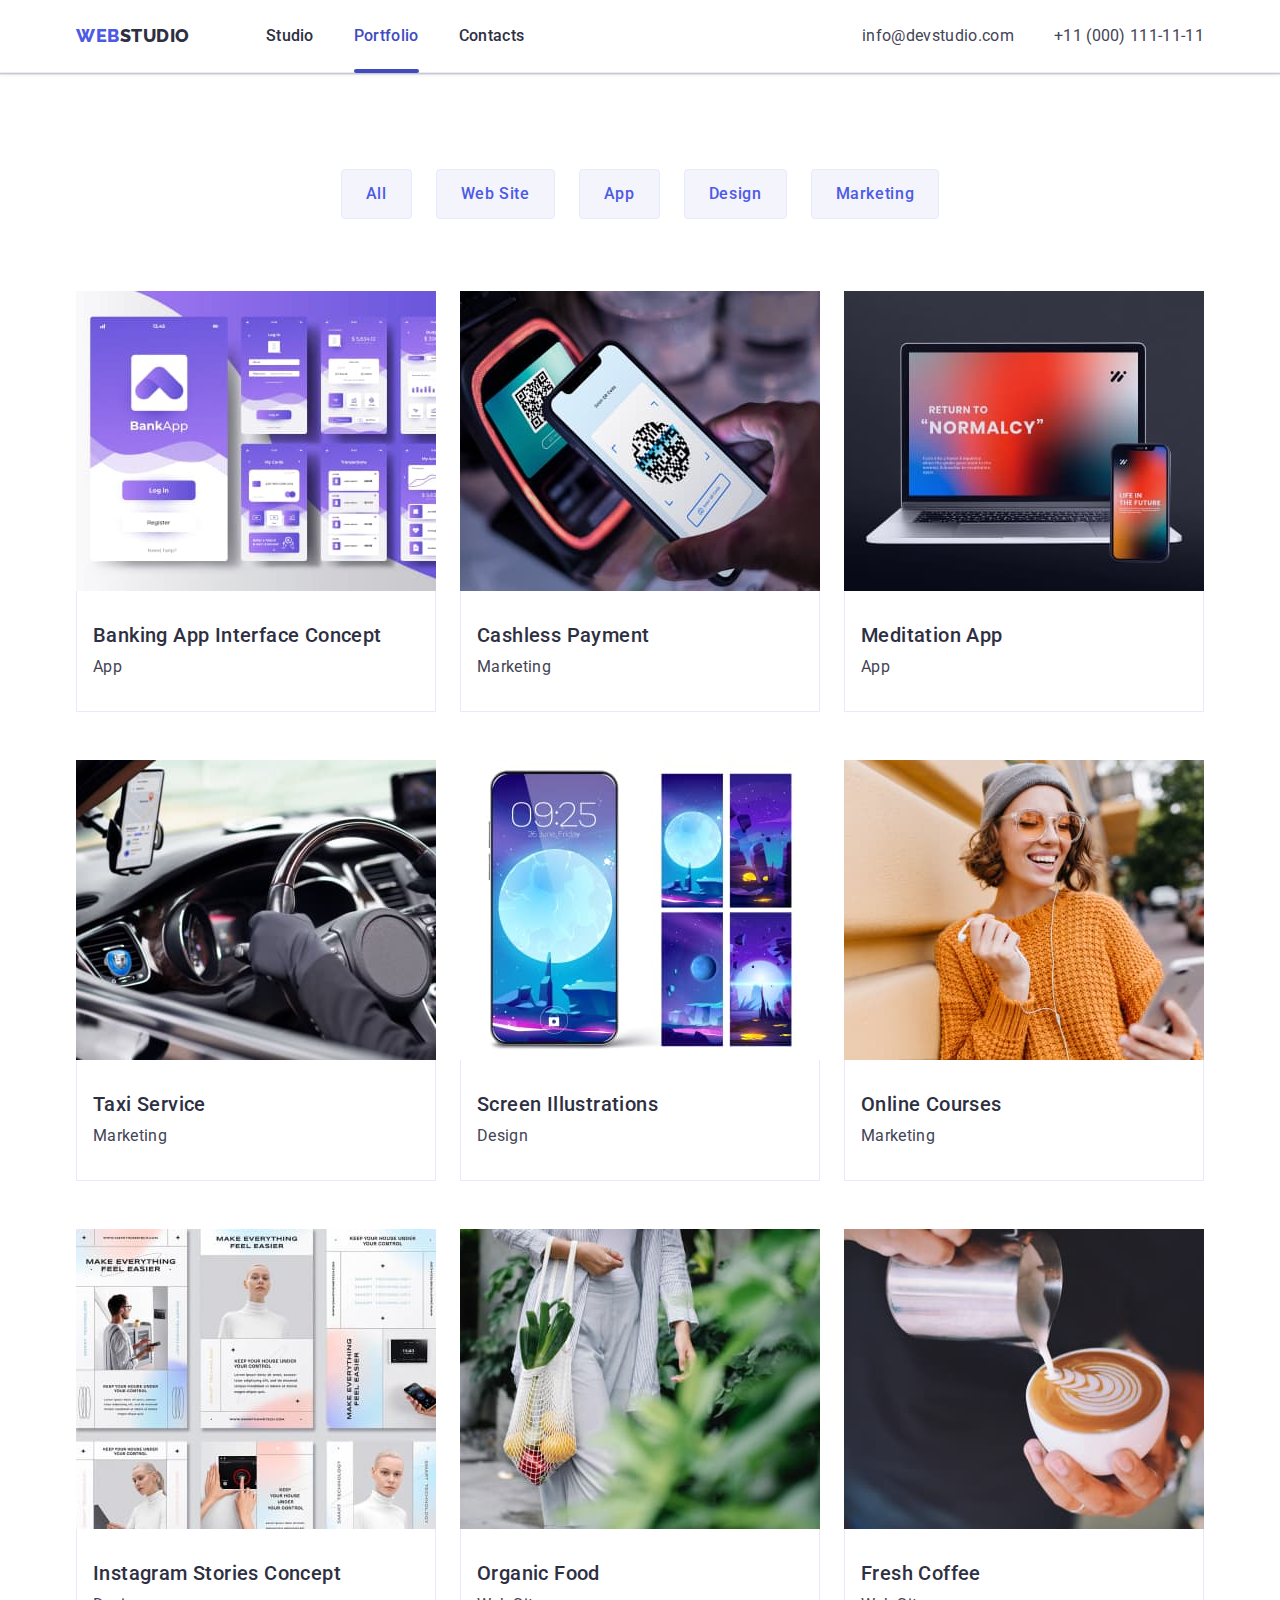
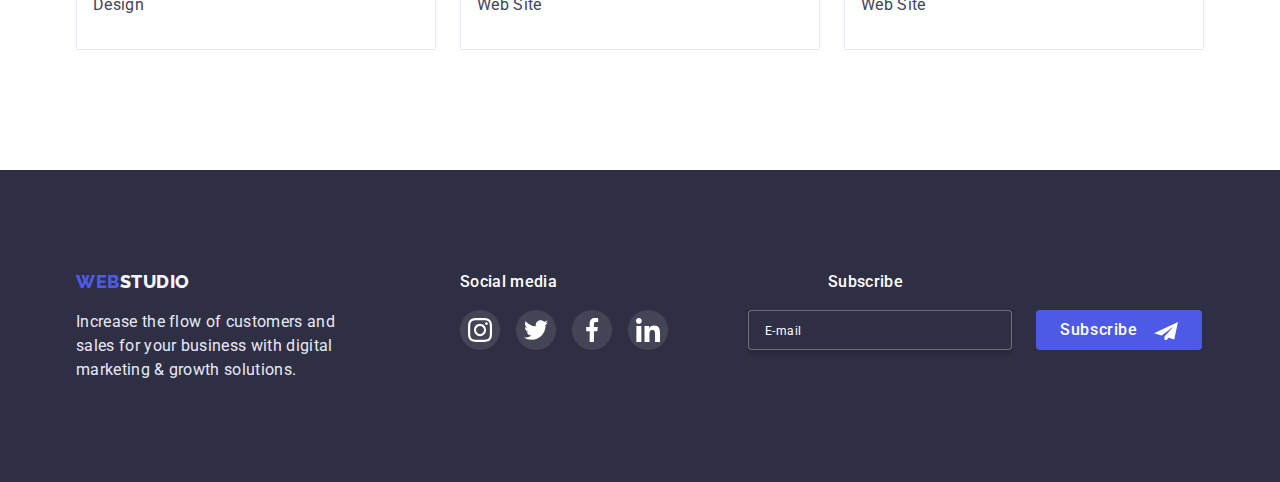
==== portfolio.html @ f0d89a26 "u" ====
<!DOCTYPE html>
<html lang="en">
    <head>
        <meta charset="UTF-8">
        <meta http-equiv="X-UA-Compatible" content="IE=edge">
        <meta name="viewport" content="width=device-width, initial-scale=1.0">
        <title>Portfolio</title> 
        <link rel="preconnect" href="https://fonts.googleapis.com">
        <link rel="preconnect" href="https://fonts.gstatic.com" crossorigin>
        <link href="https://fonts.googleapis.com/css2?family=Raleway:wght@800&family=Roboto:wght@400;500;700;900&display=swap" rel="stylesheet">
        <link rel="stylesheet" href="https://cdnjs.cloudflare.com/ajax/libs/modern-normalize/1.1.0/modern-normalize.min.css"/>
        <link rel="stylesheet" href="./css/styles.css" />
    </head>
    <body>
        <header class="page-header">
            <div class="container">
            <nav class="main-nav">
            <a href="./index.html" class="logo-first logo">WEB<span class="logo-second logo">STUDIO</span></a>
            <ul class="site-nav">
                <li class="nav"><a href="./index.html" class="link nav-link">Studio</a></li>
                <li class="nav"><a href="./portfolio.html" class="link nav-link current">Portfolio</a></li>
                <li class="nav"><a href="" class="link nav-link">Contacts</a></li>
            </ul>
            <address class="page-address">
                <ul class="contacts-nav">
                    <li class="contact"><a href="mailto:info@devstudio.com" class="link contact-link">info@devstudio.com</a></li>
                    <li class="contact"><a href="tel:+110001111111" class="link contact-link">+11 (000) 111-11-11</a></li>
                </ul>
            </address>
            </nav>
            </div>
        </header>
        <main>
            <section class="section portfolio">
                <div class="container">
                <h1 class="visually-hidden">Portfolio</h1>
                <ul class="list-btn">
                    <li class="btn"><button type="button" class="item-btn">All</button></li>
                    <li class="btn"><button type="button" class="item-btn">Web Site</button></li>
                    <li class="btn"><button type="button" class="item-btn">App</button></li>
                    <li class="btn"><button type="button" class="item-btn">Design</button></li>
                    <li class="btn"><button type="button" class="item-btn">Marketing</button></li>
                </ul>

                <ul class="service-list">
                    <li class="service">
                        <a href="" class="link service-link">
                            <div class="service-thumb">
                            <img src="./images portfolio/bankapp.jpg" alt="banking app" width="360" />
                            <div class="service-text-card">
                                <p>
                                    14 Stylish and User-Friendly App Design Concepts · Task Manager App · Calorie Tracker App · Exotic Fruit Ecommerce App · Cloud Storage App
                                </p>
                            </div>
                            </div>
                            <div class="service-info"><h2 class="service-title">Banking App Interface Concept</h2>
                            <p class="text service-text">App</p></div>
                        </a>
                    </li>
                    
                    <li class="service">
                        <a href="" class="link service-link">
                            <div class="service-thumb">
                            <img src="./images portfolio/payment.jpg" alt="cashless payment" width="360" />
                            <div class="service-text-card">
                                <p>
                                    14 Stylish and User-Friendly App Design Concepts · Task Manager App · Calorie Tracker App · Exotic Fruit Ecommerce App · Cloud Storage App
                                </p>
                            </div>
                            </div>
                            <div class="service-info"><h2 class="service-title">Cashless Payment</h2>
                            <p class="text service-text">Marketing</p></div>
                        </a>
                    </li>

                    <li class="service">
                        <a href="" class="link service-link">
                            <div class="service-thumb">
                            <img src="./images portfolio/medapp.jpg" alt="meditation app" width="360" />
                            <div class="service-text-card">
                                <p>
                                    14 Stylish and User-Friendly App Design Concepts · Task Manager App · Calorie Tracker App · Exotic Fruit Ecommerce App · Cloud Storage App
                                </p>
                            </div>
                            </div>
                            <div class="service-info"><h2 class="service-title">Meditation App</h2>
                            <p class="text service-text">App</p></div>
                        </a>
                    </li>

                    <li class="service">
                        <a href="" class="link service-link">
                            <div class="service-thumb">
                            <img src="./images portfolio/taxi.jpg" alt="auto" width="360" />
                            <div class="service-text-card">
                                <p>
                                    14 Stylish and User-Friendly App Design Concepts · Task Manager App · Calorie Tracker App · Exotic Fruit Ecommerce App · Cloud Storage App
                                </p>
                            </div>
                            </div>
                            <div class="service-info"><h2 class="service-title">Taxi Service</h2>
                            <p class="text service-text">Marketing</p></div>
                        </a>
                    </li>

                    <li class="service">
                        <a href="" class="link service-link">
                            <div class="service-thumb">
                            <img src="./images portfolio/illustrations.jpg" alt="phone screen" width="360" />
                            <div class="service-text-card">
                                <p>
                                    14 Stylish and User-Friendly App Design Concepts · Task Manager App · Calorie Tracker App · Exotic Fruit Ecommerce App · Cloud Storage App
                                </p>
                            </div>
                            </div>
                            <div class="service-info"><h2 class="service-title">Screen Illustrations</h2>
                            <p class="text service-text">Design</p></div>
                        </a>
                    </li>

                    <li class="service">
                        <a href="" class="link service-link">
                            <div class="service-thumb">
                            <img src="./images portfolio/online.jpg" alt="selfie" width="360" />
                            <div class="service-text-card">
                                <p>
                                    14 Stylish and User-Friendly App Design Concepts · Task Manager App · Calorie Tracker App · Exotic Fruit Ecommerce App · Cloud Storage App
                                </p>
                            </div>
                            </div>
                            <div class="service-info"><h2 class="service-title">Online Courses</h2>
                            <p class="text service-text">Marketing</p></div>
                        </a>
                    </li>

                    <li class="service">
                        <a href="" class="link service-link">
                            <div class="service-thumb">
                            <img src="./images portfolio/concept.jpg" alt="concept on white" width="360" />
                            <div class="service-text-card">
                                <p>
                                    14 Stylish and User-Friendly App Design Concepts · Task Manager App · Calorie Tracker App · Exotic Fruit Ecommerce App · Cloud Storage App
                                </p>
                            </div>
                            </div>
                            <div class="service-info"><h2 class="service-title">Instagram Stories Concept</h2>
                            <p class="text service-text">Design</p></div>
                        </a>
                    </li>

                    <li class="service">
                        <a href="" class="link service-link">
                            <div class="service-thumb">
                            <img src="./images portfolio/organic.jpg" alt="food in the net" width="360" />
                            <div class="service-text-card">
                                <p>
                                    14 Stylish and User-Friendly App Design Concepts · Task Manager App · Calorie Tracker App · Exotic Fruit Ecommerce App · Cloud Storage App
                                </p>
                            </div>
                            </div>
                            <div class="service-info"><h2 class="service-title">Organic Food</h2>
                            <p class="text service-text">Web Site</p></div>
                        </a>
                    </li>

                    <li class="service">
                        <a href="" class="link service-link">
                            <div class="service-thumb">
                            <img src="./images portfolio/coffee.jpg" alt="coffee" width="360" />
                            <div class="service-text-card">
                                <p>
                                    14 Stylish and User-Friendly App Design Concepts · Task Manager App · Calorie Tracker App · Exotic Fruit Ecommerce App · Cloud Storage App
                                </p>
                            </div>
                            </div>
                            <div class="service-info"><h2 class="service-title">Fresh Coffee</h2>
                            <p class="text service-text">Web Site</p></div>
                        </a>
                    </li>
                </ul>
                </div>
            </section>
        </main>
    </body>
    <footer class="page-footer">
        <div class="container footer-container">
            <div>
        <a href="./portfolio.html" class="logo-first logo">WEB<span class="logo-footer logo">STUDIO</span></a>
        <p class="text-footer">Increase the flow of customers and sales for your business with digital marketing & growth solutions.</p>
           </div>
            <div class="socials-footer-container">
            <p class="socials-footer">Social media</p>
            <ul class="socials-footer-list" href="#">
                <li class="socials-footer-item">
                    <a class="socials-footer-link" href="#">
                        <svg class="socials-footer-icon">
                            <use href="./images/icons.svg#icon-instagram"></use>
                        </svg>
                    </a>
                </li>
                <li class="socials-footer-item"> 
                    <a class="socials-footer-link" href="#">
                        <svg class="socials-footer-icon">
                            <use href="./images/icons.svg#icon-twitter"></use>
                        </svg>
                    </a>
                </li>
                <li class="socials-footer-item">
                    <a class="socials-footer-link" href="#">
                        <svg class="socials-footer-icon">
                            <use href="./images/icons.svg#icon-facebook"></use>
                        </svg>
                    </a>
                </li>
                <li class="socials-footer-item">
                    <a class="socials-footer-link" href="#">
                        <svg class="socials-footer-icon"> 
                            <use href="./images/icons.svg#icon-linkedin"></use>
                        </svg>
                    </a>
                </li>
            </ul>
            </div>
        
            <form class="footer-form">
            <p class="footer-form-caption socials-footer">Subscribe</p>
                    <label class="footer-form-field"></label>
                    <div class="input-subscribe">
                    <input class="footer-input" type="email" name="email" id="email" placeholder="E-mail" />
                    <button class="footer-form-btn" type="submit">Subscribe
                        <svg class="footer-form-btn-icon">
                            <use href="./images/icons.svg#icon-subscribe" width="24" height="24" ></use>
                        </svg>
                    </button>
                    </div>
            </form>
        </div>
    </footer>
</html>
---- css/styles.css ----
body {
    font-family: "Roboto", sans-serif;
    font-size: 16px;
    background-color: var(--white);
}

/* css var */
:root {
    --primary-brend: #4D5AE5;
    --pressed-state: #404BBF;
    --dark: #2E2F42;
    --success: #31D0AA;
    --text: #434455;
    --subtle-text: #8E8F99;
    --accent: #E7E9FC;
    --light: #F4F4FD;
    --modal-overlay: #2E2F42;
    --hero-background: rgba(46, 47, 66, 0.7);
    --white: #FFFFFF; 
    --modal-background: #FCFCFC ;

}

ul {
    padding: 0;
    margin: 0;
    list-style-type: none;
}

.page-header {
    border-bottom: 1px solid var(--accent);
    background: var(--white);
    box-shadow: 0px 2px 1px rgba(46, 47, 66, 0.08), 0px 1px 1px rgba(46, 47, 66, 0.16), 0px 1px 6px rgba(46, 47, 66, 0.08);
}

.container {
    width: 1158px;
    padding: 0 15px;
    margin: 0 auto;
}

.logo-first {
    font-family: "Raleway";
    font-weight: 800;
    font-size: 18px;
    line-height: 1.33;
    letter-spacing: 0.03em;
    color: var(--primary-brend);
    text-transform: uppercase;
}
.logo-second {
    color: var(--dark);
   
}

.link {
    text-decoration: none;
}

.main-nav {
    display: flex;
    align-items: center;
}

.site-nav {
    display: flex;
    margin-left: 76px;
}
 


.nav + .nav {
    margin-left: 40px;
}

.nav-link {
    display: block;
    padding-top: 24px;
    padding-bottom: 24px;
    font-size: 16px;
    line-height: 1.5;
    font-weight: 500;
    letter-spacing: 0.02em;
    color: var(--dark);
    transition: color 250ms cubic-bezier(0.4, 0, 0.2, 1);
}

.nav-link:hover,
.nav-link:focus {
    color: var(--pressed-state);

}
.nav-link.link {
    position: relative;
}

.nav-link.current::after{
    position: absolute;
    display: block;
    content: "";
    width: 100%;
    height: 4px;
    bottom: -1px;
    left: 0;
    background-color: var(--pressed-state);
    border-color: transparent;
    border-radius: 2px;
    margin-top: 24px;
    opacity: 0;
}

.nav-link.link::after{
    opacity: 1;
}
 .nav-link.current {
    color: var(--pressed-state);
 }

.contact-link:hover,
.contact-link:focus {
    color: var(--pressed-state); 
}

.contact-link {
    font-style: normal;
    font-weight: 400;
    font-size: 16px;
    line-height: 1.5;
    color: var(--text);
    text-decoration: none;
    letter-spacing: 0.02em;
    transition: color 250ms cubic-bezier(0.4, 0, 0.2, 1);
}

.contacts-nav {
    display: flex;
}

.page-address {
    margin-left: auto;
}

.contact + .contact {
    margin-left: 40px;
}

.hero {
    background-image: linear-gradient(0deg, rgba(46, 47, 66, 0.7), rgba(46, 47, 66, 0.7)), url(../images/people-office.jpg);
    background-repeat: no-repeat;
    background-size: cover;
    background-position: center;
    text-align: center;
    max-width: 1440px;
    background-color: var(--dark);
    padding-top: 188px;
    padding-bottom: 188px;
    margin-left: auto;
    margin-right: auto;
}



.hero-title {
    margin: 0 auto;
    margin-top: 0;
    margin-bottom: 48px;
    font-weight: 700;
    font-size: 56px;
    line-height: 1.07;
    text-align: center;
    letter-spacing: 0.02em;
    color: var(--white);
    width: 498px;
}

.hero-button {
    padding: 16px 32px;
    font-family: "Roboto", sans-serif;
    font-style: normal;
    font-weight: 500;
    font-size: 16px;
    line-height: 1.5;
    color: var(--white);
    letter-spacing: 0.04em;
    box-shadow: 0px 4px 4px rgba(0, 0, 0, 0.15);
    border-radius: 4px;
    border: none;
    background-color: var(--primary-brend);
    cursor: pointer;
    transition: background-color 250ms cubic-bezier(0.4, 0, 0.2, 1);
}

.hero-button:hover,
.hero-button:focus {
    background-color: var(--pressed-state);

}
 
.visually-hidden {
    position: absolute;
    width: 1px;
    height: 1px;
    overflow: hidden;
    margin: -1px;
    border: 0;
    padding: 0;
    white-space: nowrap;
    clip-path: inset(50%);
    clip: rect(0 0 0 0);
}

.section {
    padding-top: 120px;
    padding-bottom: 120px;
    
}

.flex-list {
    display: flex;
    justify-content: center;
}

.flex-item {
    display: block;
    width: 264px;
}

.flex-item:not(:last-child) {
    margin-right: 24px;
}

.flex-item:nth-child(4n) {
    margin-right: 0;
}

.icon {
    display: flex;
    max-width: 264px;
    height: 112px;
    background-color: var(--light);
    justify-content: center;
    align-items: center;
    margin-bottom: 8px;
}

.section-img {
    padding-top: 0;
    padding-bottom: 120px;
}

.headline {
    margin-top: 0;
    margin-bottom: 72px;
    font-weight: 700;
    font-size: 36px;
    line-height: 1.11;
    text-align: center;
    letter-spacing: 0.02em;
    text-transform: capitalize;
    color: var(--dark);
}

.image {
    display: flex;
}

 img {
    max-width: 100%;
    display: block;
    height: auto ;
}

.pic + .pic  {
    margin-left: 24px;
}

.gallery {
    background: var(--light);
}

.caption {
    margin-top: 0;
    margin-bottom: 72px;
    font-weight: 700;
    font-size: 36px;
    line-height: 1.11;
    text-align: center;
    letter-spacing: 0.02em;
    text-transform: capitalize;
    color: var(--dark);
}

.gallery-list {
    display: flex;
}

.staff {
    padding-bottom: 32px;
    background: var(--white);
    border-radius: 0px 0px 4px 4px;
}

.staff + .staff {
    margin-left: 24px;
}

.subtitle {
    margin-top: 0px;
    margin-bottom: 8px;
    font-weight: 500;
    font-size: 20px;
    line-height: 1.2;
    letter-spacing: 0.02em;
    color: var(--dark);
}

.sub-list {
    margin-top: 32px;
    text-align: center;
}

.text {
    margin-top: 0;
    margin-bottom: 0;
    font-size: 16px;
    line-height: 1.5;
    color: var(--text);
    letter-spacing: 0.02em;
}

.text-list {
    text-align: center;
}

.socials-list {
    display: flex;
    gap: 24px;
    justify-content: center;
    padding: 0;
    margin-top: 8px;
}

.socials-item {
    width: 40px;
    height: 40px;
}

.socials-link {
    display: flex;
    align-items: center;
    justify-content: center;
    width: 100%;
    height: 100%;
    border-radius: 50%;
    cursor: pointer;
    background-color: var(--primary-brend);
    transition: background-color 250ms cubic-bezier(0.4, 0, 0.2, 1);
}

.socials-link:hover,
.socials-link:focus{
    background-color: var(--pressed-state);
    
}

.socials-icon {
    width: 16px;
    height: 16px;
    fill: var(--white);
}

.customers {
    padding-top: 130px;
    padding-bottom: 120px;
}

.client-list {
    display: flex;
}

.client {
    width: 168px;
    height: 88px;
}

.client + .client {
    margin-left: 24px;
}

.adress-client {
    display: flex;
    align-items: center;
    justify-content: center;
    width: 100%;
    height: 100%;
    border: 1px solid var(--subtle-text);
    border-radius: 4px;
    fill: var(--subtle-text);
    transition: fill 250ms cubic-bezier(0.4, 0, 0.2, 1), border 250ms cubic-bezier(0.4, 0, 0.2, 1), background-color 250ms cubic-bezier(0.4, 0, 0.2, 1), border-color 250ms cubic-bezier(0.4, 0, 0.2, 1);
}

.adress-client:hover,
.adress-client:focus {
    border-color: var(--pressed-state);
    fill: var(--pressed-state);
}

.client:hover,
.client:focus{
    border-color: var(--pressed-state);
    color: var(--pressed-state);
}


.icon-customers {
    
    width: 104px;
    height: 56px;
}


.portfolio {
    padding-top: 96px;
    padding-bottom: 120px;
}

.item-btn {
    padding: 12px 24px;
    font-family: "Roboto", sans-serif;
    font-style: normal;
    background: var(--light);
    font-weight: 500;
    font-size: 16px;
    line-height: 1.5;
    letter-spacing: 0.04em;
    color: var(--primary-brend);
    cursor: pointer;
    border: 1px solid var(--accent);
    border-radius: 4px;
    transition: color 250ms cubic-bezier(0.4, 0, 0.2, 1), background-color 250ms cubic-bezier(0.4, 0, 0.2, 1), border-color 250ms cubic-bezier(0.4, 0, 0.2, 1), box-shadow 250ms cubic-bezier(0.4, 0, 0.2, 1);
}

.btn + .btn {
    margin-left: 24px;
}

.item-btn:hover,
.item-btn:focus {
    background-color: var(--pressed-state);
    color: var(--white);
    border-color: transparent;
    box-shadow: 0px 3px 1px rgba(0, 0, 0, 0.1), 0px 2px 1px rgba(0, 0, 0, 0.08), 0px 2px 2px rgba(0, 0, 0, 0.12);
}

.list-btn {
    display: flex;
    flex-direction: row;
    align-items: center;
    justify-content: center;
    margin-top: 0;
    margin-bottom: 72px;
}

.service-link{
    display: block;
    transition: box-shadow 250ms cubic-bezier(0.4, 0, 0.2, 1);
}

.service-link:hover,
.service-link:focus {
box-shadow: 0px 1px 6px rgba(46, 47, 66, 0.08), 0px 1px 1px rgba(46, 47, 66, 0.16), 0px 2px 1px rgba(46, 47, 66, 0.08);
}

.service-list {
    display: flex;
    flex-wrap: wrap;
    row-gap: 48px;
    column-gap: 24px;
}
.service {
    
    flex-basis: calc((100% - 2 * 24px)/3);
}

/*.service:nth-child(3n) {
    margin-right: 0;
}

.service:nth-last-child(-n+3){
    margin-bottom: 0;
}*/

.service-thumb {
    position: relative;
    overflow: hidden;
}

.service-text-card {
    position: absolute;
    display: flex;
    align-items: center;
    justify-content: center;
    text-align: left;

    font-weight: 400;
    font-size: 16px;
    line-height: 1.5;
    color: var(--light) ;
    background-color: var(--primary-brend);
    top: 0;
    width: 100%;
    height: 100%;
    padding: 40px 32px 164px 32px;
    transform: translateY(100%);
    transition: transform 250ms cubic-bezier(0.4, 0, 0.2, 1);
}

.service-link:hover .service-text-card,
.service-link:focus .service-text-card {
    transform: translateY(0);
}

.service-title {
    margin-top: 0;
    margin-bottom: 8px;
    color: var(--dark);
    font-weight: 500;
    font-size: 20px;
    line-height: 1.2;
    letter-spacing: 0.02em;
    text-decoration: none;
}

.service-text {
    margin-top: 0;
}

.service-info {
    padding-top: 32px;
    padding-bottom: 32px;
    padding-left: 16px;
    padding-right: 16px;
    border-bottom: 1px solid var(--accent);
    border-left: 1px solid var(--accent);
    border-right: 1px solid var(--accent);
    transition: color 250ms cubic-bezier(0.4, 0, 0.2, 1);
}

.service .link {
    text-decoration: none;
}


.page-footer {
    padding-top: 100px;
    padding-bottom: 100px;
    background: var(--dark);
}

.text-footer {
    margin-top: 16px;
    margin-bottom: 0;
    line-height: 1.5;
    width: 264px;
    letter-spacing: 0.02em;
    color: var(--accent);
}

.logo-footer {
    color: var(--light);
    margin-top: 0;

}

.logo {
    text-decoration: none;
}

.footer-container {
    display: flex;
    
}

.socials-footer-container {
    margin-left: 120px;
}

.socials-footer {
    color: var(--white);
    font-weight: 500;
    font-size: 16px;
    line-height: 1.5;
    letter-spacing: 0.02em;
    margin-bottom: 16px;
    margin-top: 0;
}

.socials-footer-list {
    display: flex;
    gap: 16px;
    justify-content: center;
    padding: 0;
}



.socials-footer-link {
    display: flex;
    align-items: center;
    justify-content: center;
    width: 100%;
    height: 100%;
     width: 40px;
     height: 40px;
    fill: var(--light);
    border-radius: 50%;
    background-color: rgba(255, 255, 255, 0.1);
    transition: background-color 250ms cubic-bezier(0.4, 0, 0.2, 1); 
}

.socials-footer-link:hover,
.socials-footer-link:focus {
    background-color: var(--success);
    
}

.socials-footer-icon {
    width: 24px;
    height: 24px;
    fill: var(--white);
}

/* Footer Form*/

.subscribe-container {
    display: block;
}

.footer-form {
    
    display: block;
    margin-left: 80px;
}

.footer-form-caption {
    
    margin-bottom: 16px;
    margin-left: 80px;
}

.input-subscribe {
    display: flex;
}

.footer-input{
    position: relative;
}


.footer-input {
    font-size: 14px;
    line-height: 1.57;
    letter-spacing: 0.02em;
    border: 1px solid rgba(255, 255, 255, 0.3);
    box-shadow: 0px 4px 4px rgba(0, 0, 0, 0.15);
    border-radius: 4px;
    background-color: var(--dark);
    min-width: 264px;
    height: 40px;
    color: var(--white);
    padding: 8px 0px 8px 16px;
    margin-right: 24px;
    transition: border 250ms cubic-bezier(0.4, 0, 0.2, 1);
}

.footer-input:focus {
    outline: none;
    border-color: var(--white);
}

.footer-input::placeholder {
    font-size: 12px;
    line-height: 2;
    letter-spacing: 0.04em;
    color: #FFFFFF;

}


.footer-form-btn {
    outline: none;
    display: flex;
    align-items: center;
    flex-direction: row;
    padding: 8px 24px;
    gap: 16px;
    font-family: "Roboto", sans-serif;
    font-weight: 500;
    font-size: 16px;
    line-height: 1.5;
    letter-spacing: 0.04em;
    color: var(--white);
    background-color: var(--primary-brend);
    border: none;
    border-radius: 4px;
    cursor: pointer;
    transition: background-color 250ms cubic-bezier(0.4, 0, 0.2, 1);
}

.footer-form-btn-icon {
    width: 24px;
    height: 20px;
}

.footer-form-btn:hover,
.footer-form-btn:focus {
    background-color: var(--primary-brend);
}




/* Modal */

.backdrop {
    position: fixed;
    top: 0;
    left: 0;
    display: flex;
    align-items: center;
    justify-content: center;
     width: 100%;
     height: 100%;
     padding: 20px 0;
     background-color: rgba(46, 47, 66, 0.4);
     transition: opacity 250ms cubic-bezier(0.4, 0, 0.2, 1), visibility 250ms cubic-bezier(0.4, 0, 0.2, 1);
}

.backdrop.is-hidden {
    opacity: 0;
    visibility: hidden;
    pointer-events: none;
}

.modal {
    position: relative;
    overflow: auto;
    width: 100%;
    height: 100%;
    max-width: 408px;
    max-height: 584px;
    background-color: var(--modal-background);
    box-shadow: 0px 1px 1px rgba(0, 0, 0, 0.14), 0px 1px 3px rgba(0, 0, 0, 0.12), 0px 2px 1px rgba(0, 0, 0, 0.2);
    border-radius: 4px;
    padding: 72px 24px 24px 24px;
}

.modal-close {
    position: absolute;
    display: flex;
    align-items: center;
    justify-content: center;
    top: 24px;
    right: 24px;
    width: 24px;
    height: 24px;
    fill: var(--dark);
    background-color: rgba(231, 233, 252, 1);
    border: 1px solid rgba(0, 0, 0, 0.1);
    border-radius: 50%;
    cursor: pointer;

    transition: background-color 250ms cubic-bezier(0.4, 0, 0.2, 1),border 250ms cubic-bezier(0.4, 0, 0.2, 1), fill 250ms cubic-bezier(0.4, 0, 0.2, 1);
}

.modal-icon {
    max-width: 8px;
    max-height: 8px;
}

.modal-close:hover, 
.modal-close:focus {
    fill: var(--white);
    background-color: var(--pressed-state);
}



.form-title {
    font-weight: 500;
    font-size: 16px;
    line-height: 1.5;
    letter-spacing: 0.02em;
    color: var(--dark);
    text-align: center;
    margin-bottom: 16px;
    margin-top: 0;
}

.modal-form-input-container label {
    display: block;
    font-weight: 400;
    font-size: 12px;
    line-height: 1.16;
    letter-spacing: 0.04em;
    color: var(--subtle-text);
    margin-bottom: 4px;
}

.modal-form-input-container {
    position: relative;
    display: block;
}

.modal-form-input-container + .modal-form-input-container{
    margin-top: 8px;
}

.form-comment {
    margin-bottom: 16px;
}

.modal-form-input {
    width: 360px;
    height: 40px;
    outline: none;
    padding-left: 38px;
    border: 1px solid rgba(33, 33, 33, 0.2);
    border-radius: 4px;
    transition: border 250ms cubic-bezier(0.4, 0, 0.2, 1), fill 250ms cubic-bezier(0.4, 0, 0.2, 1);
}

.modal-form-input:focus  ~svg {
    fill: var(--primary-brend);
}

.modal-form-input:focus {
    border: 1px solid var(--primary-brend);
}

.modal-form-icon {
    position: absolute;
    top: 50%;
    left: 16px;
    fill: var(--dark);
    transition: fill 250ms cubic-bezier(0.4, 0, 0.2, 1);
}

.textarea {
    outline: none;
    transition: border 250ms cubic-bezier(0.4, 0, 0.2, 1);
}

.textarea:focus {
    border: 1px solid var(--primary-brend);
}


.modal-form-message {
    font-size: 14px;
    line-height: 1.57;
    letter-spacing: 0.02em;
    display: block;
    resize: none;
    width: 100%;
    height: 120px;
    border: 1px solid rgba(33, 33, 33, 0.2);
    border-radius: 4px;
    padding: 8px 16px 8px 16px;
    
    transition: border-color 250ms cubic-bezier(0.4, 0, 0.2, 1);
}


.modal-form-message::placeholder {
    font-size: 12px;
    line-height: 1.17;
    letter-spacing: 0.04em;
    color: rgba(46, 47, 66, 0.4);
}
 
.modal-form-message:focus {
    outline: none;
    border-color: var(--primary-brend);
}

.modal-form-check {
    position: relative;
    display: flex;
    align-items: center;
    
    font-weight: 400;
    font-size: 12px;
    line-height: 1.16;

    letter-spacing: 0.04em;
    margin-bottom: 24px;
    color: var(--subtle-text);
    cursor: pointer;

}

.link-privacy {
    text-decoration: underline;
    color: var(--pressed-state);
}



.checkbox-input {
    appearance: none;
}

.checkbox-input {
    position: absolute;
    top: 100%;
    left: 8px;
    width: 1px;
    height: 1px;
}
 
/*.checkbox-icon {
    position: absolute;
    top: 0;
    left: 0;
    width: 16px;
    height: 16px;
    fill: currentColor;
    transition: opacity 250ms cubic-bezier(0.4, 0, 0.2, 1);
}*/


.checkbox-input:checked + .checkbox-icon {
    background-image: url(../images/click.svg);
    background-size: contain;
    background-repeat: no-repeat;
    background-origin: border-box;
    background-color: var(--pressed-state);
    border: 1px solid var(--pressed-state);
    transition: background-color 250ms cubic-bezier(0.4, 0, 0.2, 1);
}

.checkbox-icon {
    
    display: flex;
    align-items: center;
    justify-content: center;

    width: 16px;
    height: 16px;
    margin-right: 8px;

    border: 1.25px solid var(--dark);
    border-radius: 2px;
    cursor: pointer;
    
}

.btn {
    display: flex;
    align-items: center;
    justify-content: center;
}

.btn-form {
    font-family: "Roboto", sans-serif;
    font-weight: 500;
    font-size: 16px;
    line-height: 1.5;
    letter-spacing: 0.04em;
    width: 169px;
    padding: 16px 32px;
    background: var(--primary-brend);
    border: none;
    border-radius: 4px;
    color: var(--white);
    cursor: pointer;
    transition: background-color 250ms cubic-bezier(0.4, 0, 0.2, 1), box-shadow 250ms cubic-bezier(0.4, 0, 0.2, 1);
}

.btn-form:hover,
.btn-form:focus {
    box-shadow: 0px 4px 4px rgba(0, 0, 0, 0.15);
}
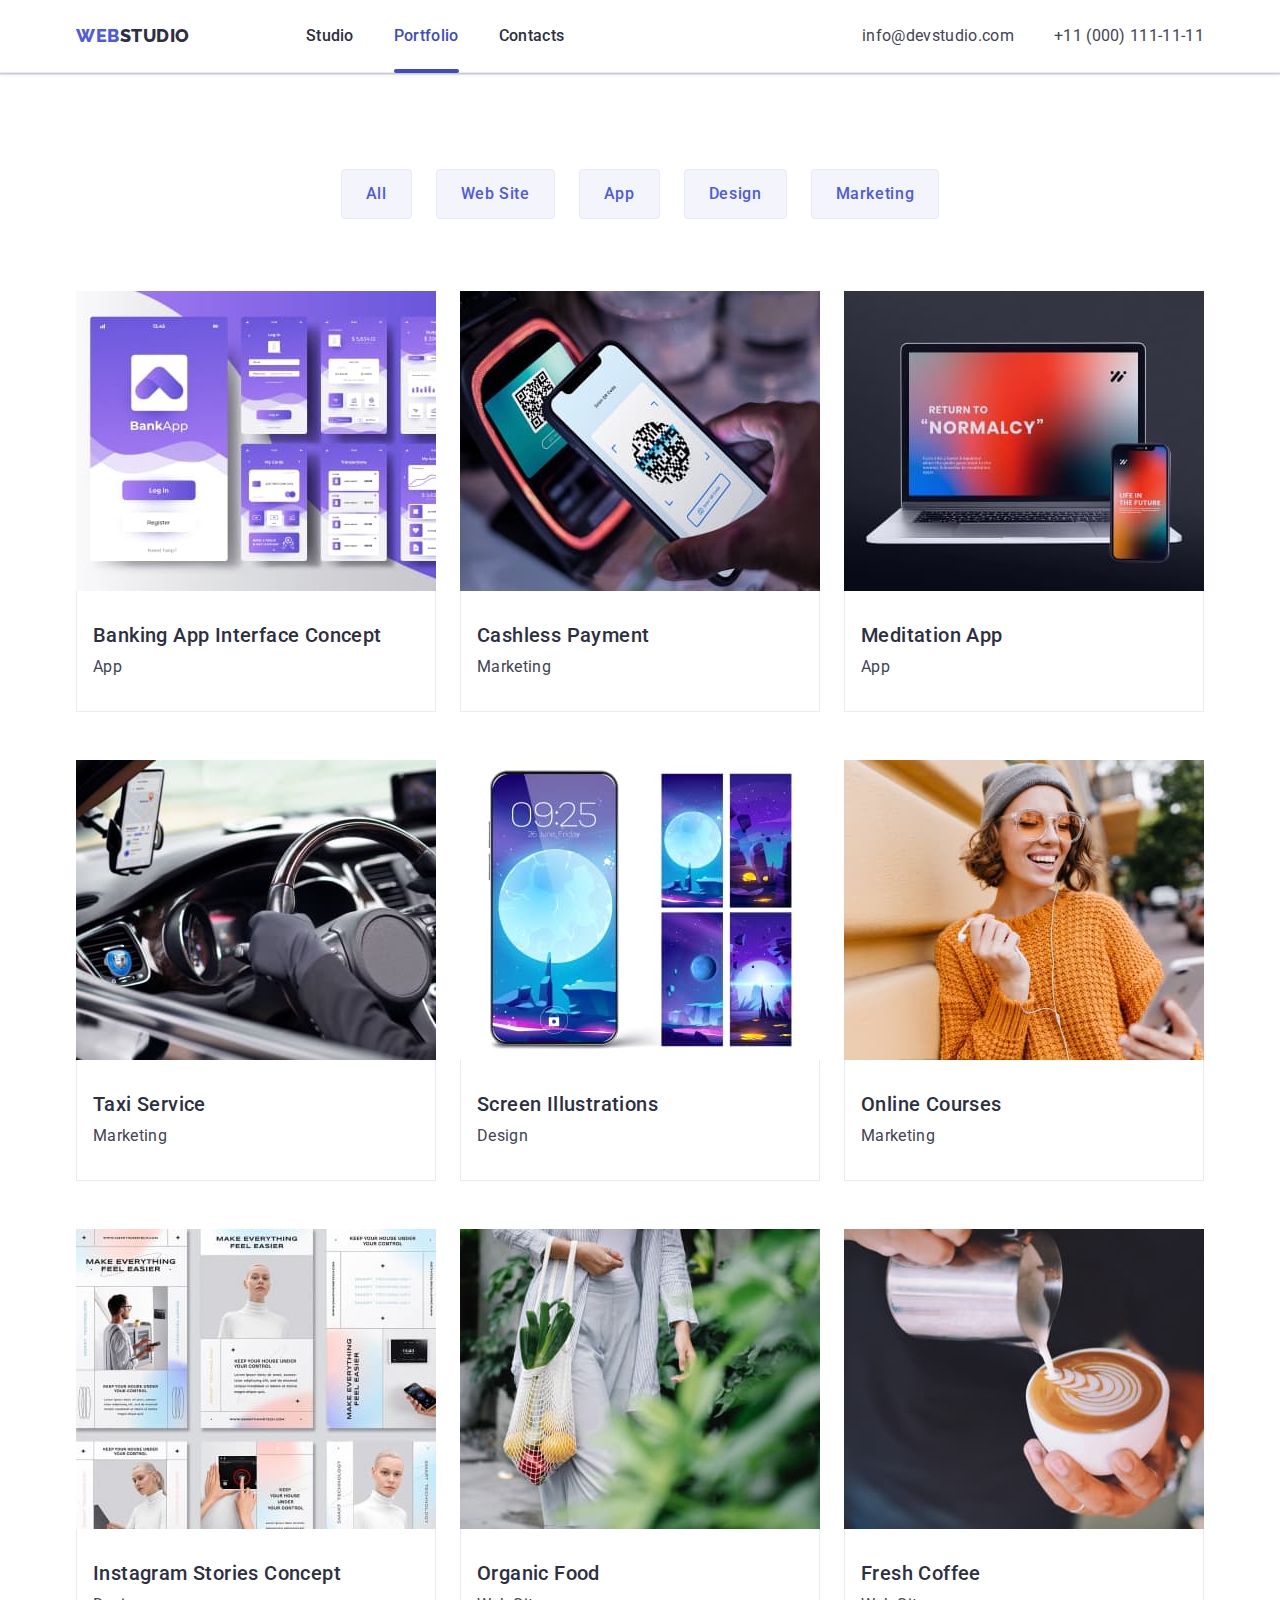
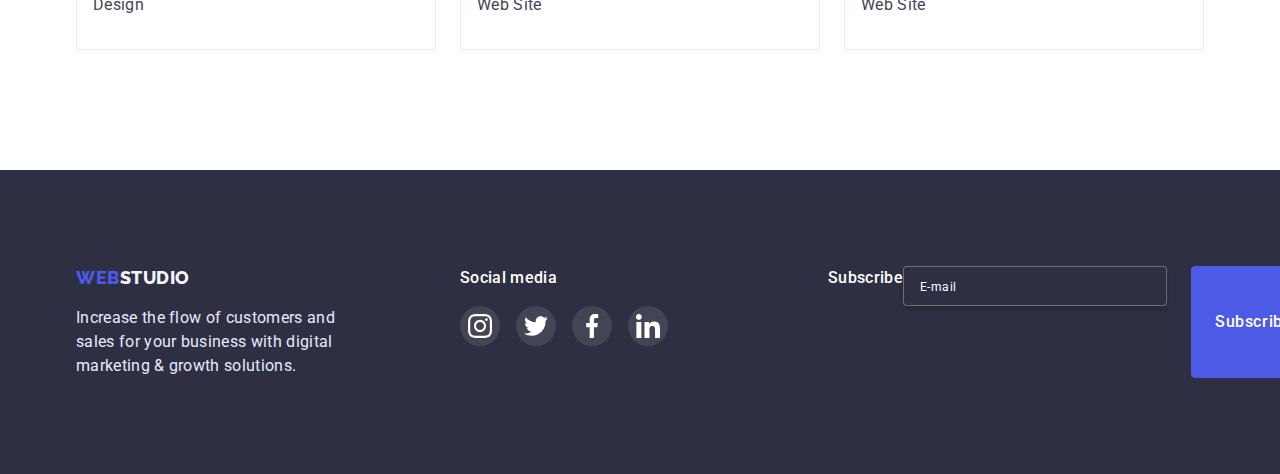
==== commit d84ddd19: "u" ====
--- a/portfolio.html
+++ b/portfolio.html
@@ -13,7 +13,7 @@
     </head>
     <body>
         <header class="page-header">
-            <div class="container">
+            <div class="container desktop-version">
             <nav class="main-nav">
             <a href="./index.html" class="logo-first logo">WEB<span class="logo-second logo">STUDIO</span></a>
             <ul class="site-nav">
@@ -21,14 +21,20 @@
                 <li class="nav"><a href="./portfolio.html" class="link nav-link current">Portfolio</a></li>
                 <li class="nav"><a href="" class="link nav-link">Contacts</a></li>
             </ul>
+            </nav>
             <address class="page-address">
                 <ul class="contacts-nav">
                     <li class="contact"><a href="mailto:info@devstudio.com" class="link contact-link">info@devstudio.com</a></li>
                     <li class="contact"><a href="tel:+110001111111" class="link contact-link">+11 (000) 111-11-11</a></li>
                 </ul>
             </address>
-            </nav>
             </div>
+            <div class="main-nav-mobile">
+            <a href="./index.html" class="logo-first logo">WEB<span class="logo-second logo">STUDIO</span></a>
+            <button type="button" class="hamburger-menu js-open-menu">
+                <span class="hamburger-icon"></span>
+            </button>
+        </div>
         </header>
         <main>
             <section class="section portfolio">
@@ -224,15 +230,14 @@
         
             <form class="footer-form">
             <p class="footer-form-caption socials-footer">Subscribe</p>
-                    <label class="footer-form-field"></label>
-                    <div class="input-subscribe">
+                    
                     <input class="footer-input" type="email" name="email" id="email" placeholder="E-mail" />
                     <button class="footer-form-btn" type="submit">Subscribe
                         <svg class="footer-form-btn-icon">
                             <use href="./images/icons.svg#icon-subscribe" width="24" height="24" ></use>
                         </svg>
                     </button>
-                    </div>
+                    
             </form>
         </div>
     </footer>
--- a/css/styles.css
+++ b/css/styles.css
@@ -33,10 +33,133 @@
     box-shadow: 0px 2px 1px rgba(46, 47, 66, 0.08), 0px 1px 1px rgba(46, 47, 66, 0.16), 0px 1px 6px rgba(46, 47, 66, 0.08);
 }
 
+@media (min-width: 320px) {
+    .section {
+        padding-top: 96px;
+        padding-bottom: 96px;
+    }
+}
+
+@media (min-width: 1158px) {
+    .section {
+        padding-top: 120px;
+        padding-top: 96px;
+    }
+}
+
 .container {
-    width: 1158px;
-    padding: 0 15px;
-    margin: 0 auto;
+    max-width: 428px;
+    padding-left: 15px;
+    padding-right: 15px;
+    margin-left: auto;
+    margin-right: auto;
+}
+
+
+@media screen and (min-width: 768px) {
+    .container {
+        max-width: 768px;
+    }
+}
+
+@media screen and (min-width: 1158px) {
+    .container {
+        max-width: 1158px;
+    }
+}
+
+.desktop-version {
+    display: flex;
+    align-items: center;
+}
+
+
+
+.contacts-nav {
+    display: flex;
+    align-items: center;
+}
+
+
+@media (min-width: 768px) {
+    .contacts-nav {
+        flex-direction: column;
+        gap: 12px;
+      
+    }
+}
+
+@media (min-width: 768px) {
+    .contacts-nav .contact {
+    margin: 0px;
+    padding: 0;
+}
+}
+
+@media (min-width: 1158px) {
+    .contacts-nav {
+        flex-direction: row;
+        gap: 40px;
+      
+    }
+}
+
+@media (max-width: 768px) {
+    .contact {
+        margin-right: 0;
+    }
+}
+
+@media (min-width: 768px) {
+    .main-nav-mobile {
+        display: none;
+    }
+}
+
+@media (max-width: 768px) and (min-width: 320px) {
+    .desktop-version {
+        display: none;
+    }
+}
+
+.main-nav-mobile {
+    display: flex;
+    align-items: center;
+    justify-content: space-between;
+    padding: 24px 16px;
+}
+
+.hamburger-menu {
+    background-color: transparent;
+    border: none;
+    padding: 0;
+}
+
+.hamburger-icon {
+    background-image: url(../images/menu-hamburger.svg);
+    background-size: contain;
+    background-repeat: no-repeat;
+    width: 32px;
+    height: 22px;
+    display: block;
+    stroke: rgba(46, 47, 66, 1);
+}
+
+@media (min-width: 768px) {
+    .main-nav-mobile {
+        display: none;
+    }
+}
+
+.site-nav {
+    display: flex;
+    margin-left: 76px;
+}
+
+@media (min-width: 768px) {
+    .site-nav {
+        margin-left: 120px;
+    }
 }
 
 .logo-first {
@@ -53,6 +176,8 @@
    
 }
 
+
+
 .link {
     text-decoration: none;
 }
@@ -60,6 +185,7 @@
 .main-nav {
     display: flex;
     align-items: center;
+    gap: 40px;
 }
 
 .site-nav {
@@ -69,8 +195,8 @@
  
 
 
-.nav + .nav {
-    margin-left: 40px;
+.main-nav .nav:not(:last-child) {
+    margin-right: 40px;
 }
 
 .nav-link {
@@ -140,8 +266,13 @@
     margin-left: auto;
 }
 
-.contact + .contact {
-    margin-left: 40px;
+
+
+@media (min-width: 1158px) {
+    .contact {
+    font-size: 16px;
+    line-height: 1.5;
+}
 }
 
 .hero {
@@ -158,19 +289,27 @@
     margin-right: auto;
 }
 
-
-
 .hero-title {
     margin: 0 auto;
     margin-top: 0;
-    margin-bottom: 48px;
+    margin-bottom: 72px;
     font-weight: 700;
-    font-size: 56px;
+    font-size: 36px;
     line-height: 1.07;
     text-align: center;
     letter-spacing: 0.02em;
     color: var(--white);
-    width: 498px;
+    max-width: 320px;
+}
+
+@media (min-width: 768px) {
+    .hero-title {
+    font-weight: 500;
+    font-size: 56px;
+    line-height: 1.11;
+    margin-bottom: 36px;
+    max-width: 496px;
+}
 }
 
 .hero-button {
@@ -217,8 +356,80 @@
 
 .flex-list {
     display: flex;
-    justify-content: center;
-}
+    
+}
+
+@media (min-width: 320px) and (max-width: 1157px) {
+    .flex-list {
+        flex-wrap: wrap;
+        justify-content: center;
+    }
+}
+
+@media (min-width: 320px) and (max-width: 767px) {
+    .flex-list .flex-item:not(:last-child) {
+        margin-right: 0;
+        margin-bottom: 72px;
+    }
+}
+
+@media (min-width: 768px) and (max-width: 1158px) {
+    .flex-list {
+       row-gap: 72px;
+       column-gap: 24px;
+    }
+}
+
+@media (min-width: 1158px)  {
+    .flex-list  {
+        flex-wrap: nowrap;
+        gap: 24px;
+    }
+}
+
+@media (min-width: 768px)  {
+    .flex-item  {
+        flex-basis: calc((100%-24px) / 2);
+        max-width: 356px;
+    }
+}
+
+@media (min-width: 1158px) {
+    .flex-list .flex-item {
+        display: block;
+    }
+}
+
+.flex-item .subtitle {
+    margin: 8px 0 8px 0;
+    text-align: center;
+    font-weight: 700;
+    font-size: 36px;
+    line-height: 1.11;
+    text-transform: capitalize;
+}
+
+
+@media (min-width: 768px) {
+    .flex-item .subtitle {
+        text-align: start;
+    }
+}
+
+@media (min-width: 1158px) {
+    .flex-item .subtitle {
+        font-size: 20px;
+        line-height: 1.2;
+        letter-spacing: 0.02;
+    }
+}
+
+@media (max-width: 1158px) {
+    .flex-item .icon {
+        display: none;
+    }
+}
+
 
 .flex-item {
     display: block;
@@ -266,21 +477,35 @@
 
  img {
     max-width: 100%;
+    
     display: block;
     height: auto ;
 }
 
-.pic + .pic  {
-    margin-left: 24px;
+.image .pic:not(:last-child) {
+    margin-right: 24px;
+}
+
+
+
+.section-img {
+    display: none;
+}
+
+@media (min-width: 1158px) {
+    .section-img {
+        display: flex;
+    }
 }
 
 .gallery {
     background: var(--light);
+    padding-bottom: 120px;
 }
 
 .caption {
     margin-top: 0;
-    margin-bottom: 72px;
+    
     font-weight: 700;
     font-size: 36px;
     line-height: 1.11;
@@ -292,16 +517,37 @@
 
 .gallery-list {
     display: flex;
+    flex-wrap: wrap;
+    gap: 72px;
+    justify-content: center;
+}
+
+@media (min-width: 768px) {
+    .gallery-list {
+        row-gap: 64px;
+        column-gap: 24px;
+    }
 }
 
 .staff {
+    max-width: 264px;
     padding-bottom: 32px;
     background: var(--white);
     border-radius: 0px 0px 4px 4px;
 }
 
-.staff + .staff {
-    margin-left: 24px;
+
+
+@media (min-width: 768px) {
+    .gallery-list .staff {
+        flex-basis: calc((100%-240px) / 2);
+    }
+}
+
+@media (min-width: 1158px) {
+    .gallery-list .staff {
+        flex-basis: calc((100%-72px) / 4);
+    }
 }
 
 .subtitle {
@@ -376,15 +622,30 @@
 
 .client-list {
     display: flex;
-}
+    justify-content: center;
+    flex-wrap: wrap;
+    row-gap: 72px;
+    column-gap: 16px;
+}
+
+@media (min-width: 768px) {
+    .client-list {
+        column-gap: 24px;
+    }
+}
+
+@media (min-width: 1158px) {
+    .client-list {
+        flex-wrap: nowrap;
+    }
+}
+
+
+
 
 .client {
     width: 168px;
     height: 88px;
-}
-
-.client + .client {
-    margin-left: 24px;
 }
 
 .adress-client {
@@ -440,9 +701,6 @@
     transition: color 250ms cubic-bezier(0.4, 0, 0.2, 1), background-color 250ms cubic-bezier(0.4, 0, 0.2, 1), border-color 250ms cubic-bezier(0.4, 0, 0.2, 1), box-shadow 250ms cubic-bezier(0.4, 0, 0.2, 1);
 }
 
-.btn + .btn {
-    margin-left: 24px;
-}
 
 .item-btn:hover,
 .item-btn:focus {
@@ -454,11 +712,12 @@
 
 .list-btn {
     display: flex;
-    flex-direction: row;
+    flex-wrap: wrap;
     align-items: center;
     justify-content: center;
     margin-top: 0;
     margin-bottom: 72px;
+    gap: 24px;
 }
 
 .service-link{
@@ -552,9 +811,16 @@
 
 
 .page-footer {
-    padding-top: 100px;
-    padding-bottom: 100px;
+    padding-top: 96px;
+    padding-bottom: 96px;
     background: var(--dark);
+}
+
+@media (min-width: 1158px) {
+    .footer {
+        padding-top: 100px;
+        padding-bottom: 100px;
+    }
 }
 
 .text-footer {
@@ -581,9 +847,49 @@
     
 }
 
+@media (min-width: 320px) and (max-width: 767px) {
+    .footer-container {
+        flex-direction: column;
+        align-items: center;
+        gap: 72px;
+        text-align: center;
+    }
+}
+
+@media (min-width: 768px) and (max-width: 1157px) {
+    .footer-container {
+        flex-wrap: wrap;
+        column-gap: 24px;
+        justify-content: center;
+    }
+}
+
+
+
 .socials-footer-container {
     margin-left: 120px;
 }
+
+@media (max-width: 767px) {
+    .socials-footer-container {
+        margin-left: 0;
+        text-align: center;
+    }
+}
+
+@media (min-width: 320px) and (max-width: 767px) {
+    .footer-first {
+        max-width: 268px;
+    }
+}
+
+@media (min-width: 320px) and (max-width: 1157px) {
+    .footer-first {
+        display: flex;
+        flex-direction: column;
+    }
+}
+
 
 .socials-footer {
     color: var(--white);
@@ -636,20 +942,64 @@
     display: block;
 }
 
+@media (min-width: 320px) and (max-width: 767px) {
+    .subscribe-container {
+        width: 100%;
+    }
+}
+
+@media (min-width: 768px) and (max-width: 1157px) {
+    .subscribe-container {
+        margin-left: -43px;
+    }
+}
+
 .footer-form {
     
     display: block;
     margin-left: 80px;
 }
 
+@media (min-width: 320px) and (max-width: 767px) {
+    .footer-form {
+        text-align: center;
+        margin: 0;
+    }
+}
+
+@media (min-width: 768px) {
+    .footer-form {
+        display: flex;
+       
+    }
+}
+
 .footer-form-caption {
     
     margin-bottom: 16px;
     margin-left: 80px;
 }
 
+@media (min-width: 768px) {
+    .footer-form-caption {
+        text-align: start;
+    }
+}
+
+@media (min-width: 320px) and (max-width: 767px) {
+    .footer-form-caption {
+        margin-left: 0;
+    }
+}
+
 .input-subscribe {
     display: flex;
+}
+
+@media (min-width: 767px) {
+    .subscribe-container {
+        margin-top: 72px;
+    }
 }
 
 .footer-input{
@@ -665,7 +1015,7 @@
     box-shadow: 0px 4px 4px rgba(0, 0, 0, 0.15);
     border-radius: 4px;
     background-color: var(--dark);
-    min-width: 264px;
+    width: 264px;
     height: 40px;
     color: var(--white);
     padding: 8px 0px 8px 16px;
@@ -676,6 +1026,12 @@
 .footer-input:focus {
     outline: none;
     border-color: var(--white);
+}
+
+@media (min-width: 768px) {
+    .footer-input {
+        width: 264px;
+    }
 }
 
 .footer-input::placeholder {
@@ -717,7 +1073,18 @@
     background-color: var(--primary-brend);
 }
 
-
+@media (min-width: 768px) {
+    .footer-form-btn {
+        margin: 0;
+    }
+}
+
+@media (min-width: 320px) and (max-width: 767px) {
+    .footer-form-btn {
+      
+        
+    }
+}
 
 
 /* Modal */
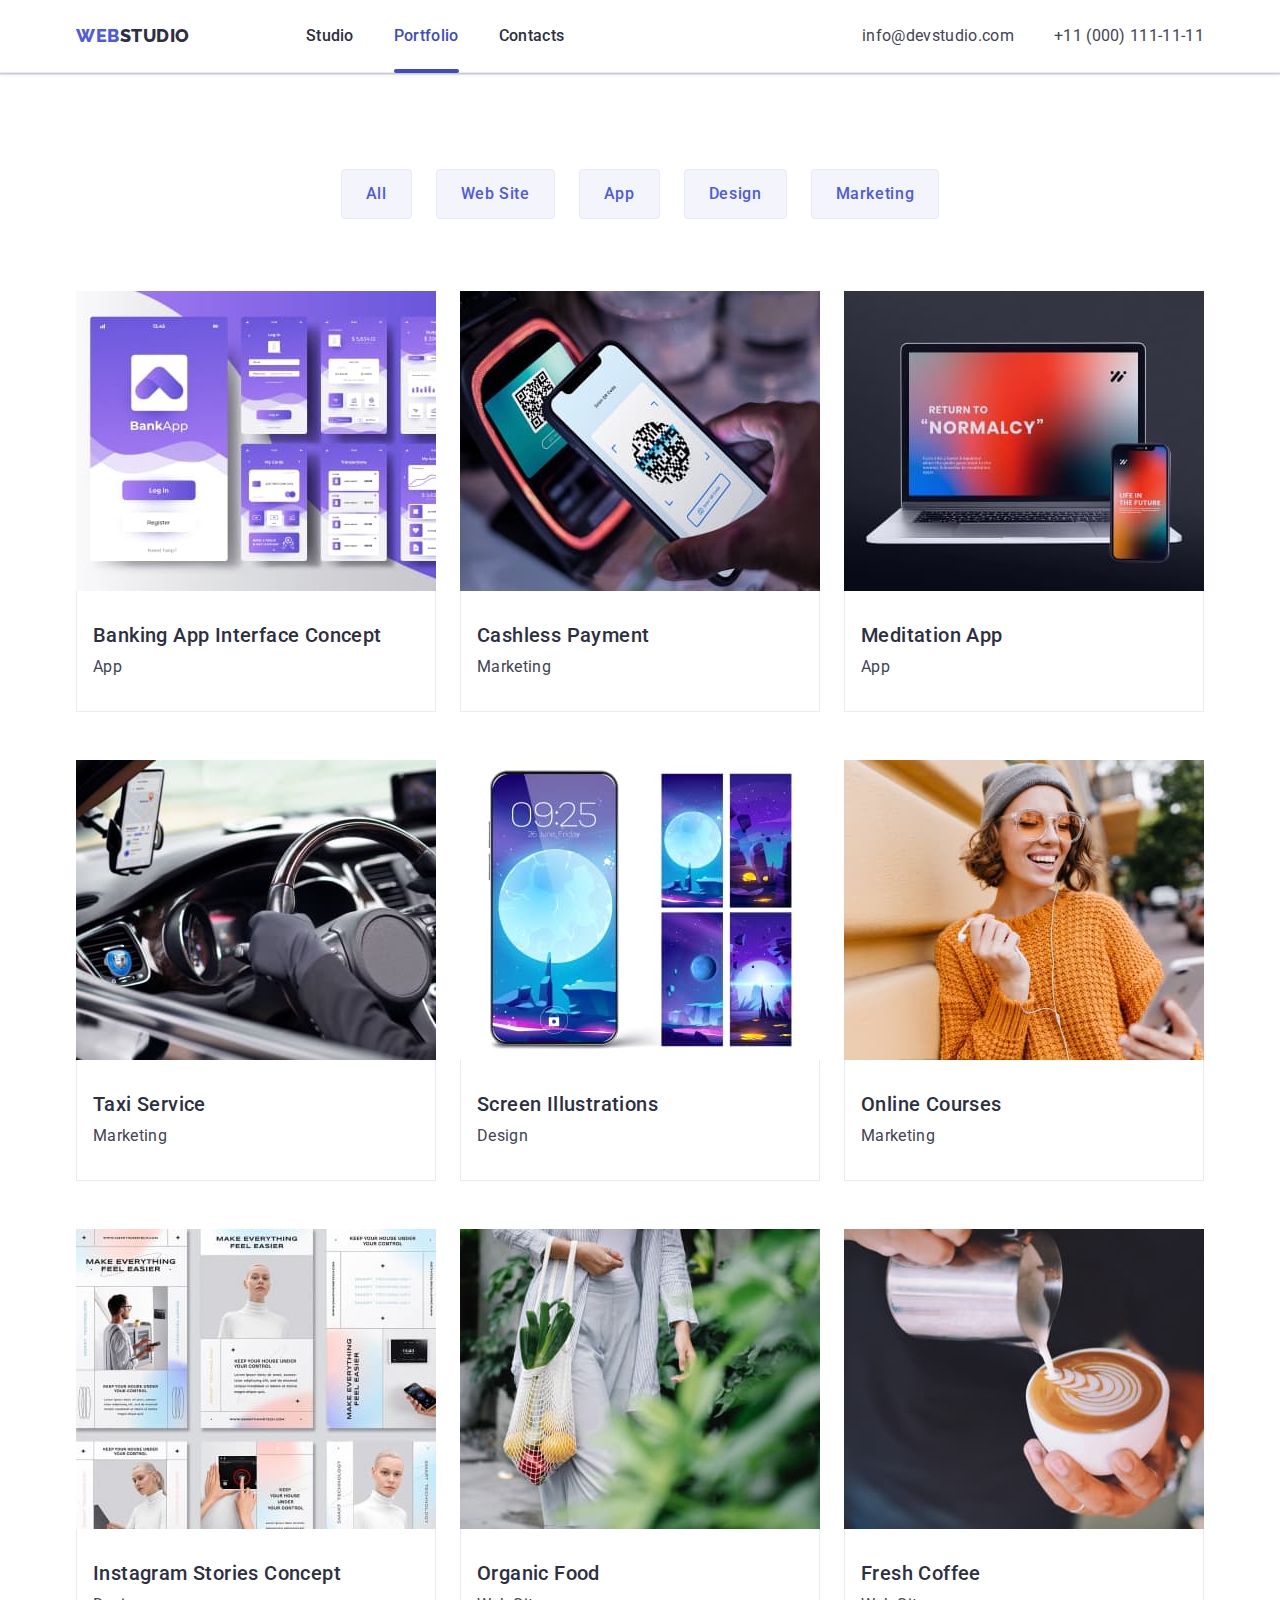
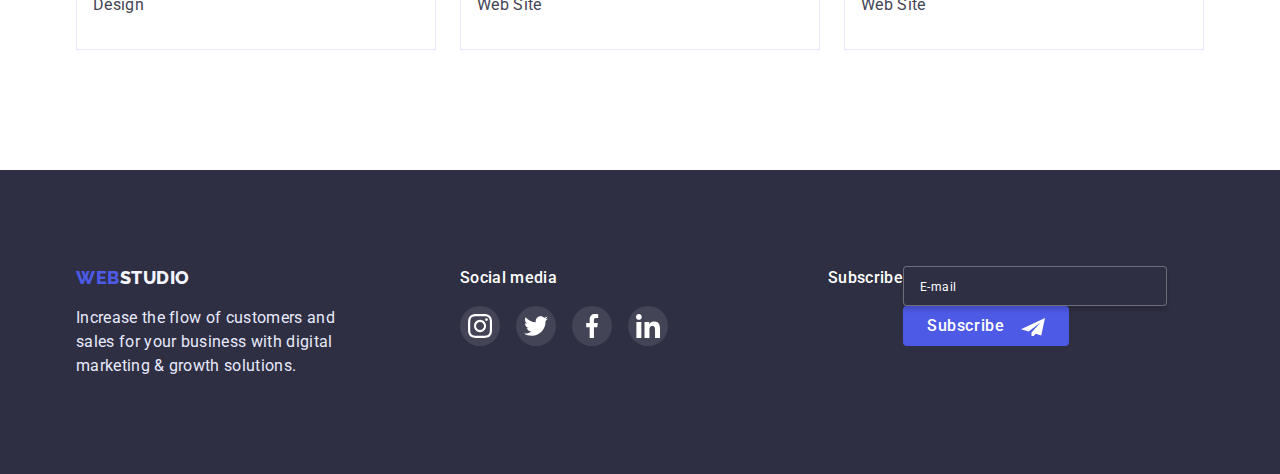
==== commit 71d092de: "u" ====
--- a/portfolio.html
+++ b/portfolio.html
@@ -31,10 +31,59 @@
             </div>
             <div class="main-nav-mobile">
             <a href="./index.html" class="logo-first logo">WEB<span class="logo-second logo">STUDIO</span></a>
-            <button type="button" class="hamburger-menu js-open-menu">
+            <button type="button" class="hamburger-btn js-open-menu">
                 <span class="hamburger-icon"></span>
             </button>
         </div>
+        <div class="mobile-menu is-open js-menu-container">
+            <button class="js-close-menu btn-mobile" type="button">
+                <svg class="icon-mobile">
+                    <use href="./images/icons.svg#icon-close"></use>
+                </svg>
+            </button>
+            <ul class="mobile-nav">
+                <li class="mobile-item"><a href="./index.html" class="mobile-nav-link">Studio</a></li>
+                <li class="mobile-item"><a href="./portfolio.html" class="mobile-nav-link">Portfolio</a></li>
+                <li class="mobile-item"><a href="" class="mobile-nav-link">Contacts</a></li>
+            </ul>
+            <ul class="mobile-contacts">
+            <li class="contact-item"><a href="tel:+110001111111" class="link mobile-contact-link">+11 (000) 111-11-11</a></li>
+            <li class="contact-item"><a href="mailto:info@devstudio.com" class="link mobile-contact-link-mail">info@devstudio.com</a></li>
+            </ul>
+
+         <ul class="socials-list mobile">
+                <li class="socials-item">
+                    <a class="socials-link" href="#">
+                        <svg class="socials-icon mobile">
+                             <use href="./images/icons.svg#icon-instagram"></use>
+                        </svg>
+                    </a>
+                </li>
+                <li class="socials-item">
+                    <a class="socials-link" href="#">
+                        <svg class="socials-icon">
+                            <use href="./images/icons.svg#icon-twitter"></use>
+                        </svg>
+                    </a>
+                </li>
+                <li class="socials-item">
+                    <a class="socials-link" href="#">
+                        <svg class="socials-icon">
+                            <use href="./images/icons.svg#icon-facebook"></use>
+                        </svg>
+                    </a>
+                </li>
+                <li class="socials-item">
+                    <a class="socials-link" href="#">
+                        <svg class="socials-icon">
+                            <use href="./images/icons.svg#icon-linkedin"></use>
+                        </svg>
+                    </a>
+                </li>
+         </ul>
+        
+        </div>
+
         </header>
         <main>
             <section class="section portfolio">
@@ -230,15 +279,17 @@
         
             <form class="footer-form">
             <p class="footer-form-caption socials-footer">Subscribe</p>
-                    
+                    <label class="footer-form-field"></label>
+                    <div class="input-subscribe">
                     <input class="footer-input" type="email" name="email" id="email" placeholder="E-mail" />
                     <button class="footer-form-btn" type="submit">Subscribe
                         <svg class="footer-form-btn-icon">
                             <use href="./images/icons.svg#icon-subscribe" width="24" height="24" ></use>
                         </svg>
                     </button>
-                    
+                    </div>
             </form>
         </div>
     </footer>
+    <script src="./js/mobile-menu.js"></script>
 </html>
--- a/css/styles.css
+++ b/css/styles.css
@@ -126,10 +126,12 @@
     display: flex;
     align-items: center;
     justify-content: space-between;
+    width: 100%;
     padding: 24px 16px;
-}
-
-.hamburger-menu {
+    margin: auto;
+}
+
+.hamburger-btn {
     background-color: transparent;
     border: none;
     padding: 0;
@@ -349,22 +351,28 @@
 }
 
 .section {
-    padding-top: 120px;
+    padding-top: 96px;
+    padding-bottom: 96px;
+}
+
+@media (min-width: 1158px) {
+    .section {
+        padding-top: 120px;
     padding-bottom: 120px;
-    
-}
-
+    }
+}
 .flex-list {
     display: flex;
-    
 }
 
 @media (min-width: 320px) and (max-width: 1157px) {
     .flex-list {
         flex-wrap: wrap;
-        justify-content: center;
-    }
-}
+        justify-content: flex-start;
+    }
+}
+
+
 
 @media (min-width: 320px) and (max-width: 767px) {
     .flex-list .flex-item:not(:last-child) {
@@ -383,14 +391,21 @@
 @media (min-width: 1158px)  {
     .flex-list  {
         flex-wrap: nowrap;
-        gap: 24px;
+        
     }
 }
 
 @media (min-width: 768px)  {
     .flex-item  {
         flex-basis: calc((100%-24px) / 2);
-        max-width: 356px;
+        width: 356px;
+    }
+}
+
+@media (min-width: 1158px) {
+    .flex-item {
+        flex-basis: calc((100%-24px * 3) / 4);
+        margin-bottom: 0;
     }
 }
 
@@ -411,7 +426,7 @@
 
 
 @media (min-width: 768px) {
-    .flex-item .subtitle {
+    .flex-item .subtitle  {
         text-align: start;
     }
 }
@@ -424,6 +439,12 @@
     }
 }
 
+@media (min-width: 320px) and (max-width: 768px) {
+    .flex-item .text  {
+        text-align: left;
+        width: 396px
+    }
+}
 @media (max-width: 1158px) {
     .flex-item .icon {
         display: none;
@@ -701,7 +722,6 @@
     transition: color 250ms cubic-bezier(0.4, 0, 0.2, 1), background-color 250ms cubic-bezier(0.4, 0, 0.2, 1), border-color 250ms cubic-bezier(0.4, 0, 0.2, 1), box-shadow 250ms cubic-bezier(0.4, 0, 0.2, 1);
 }
 
-
 .item-btn:hover,
 .item-btn:focus {
     background-color: var(--pressed-state);
@@ -713,13 +733,20 @@
 .list-btn {
     display: flex;
     flex-wrap: wrap;
-    align-items: center;
+    
     justify-content: center;
     margin-top: 0;
     margin-bottom: 72px;
     gap: 24px;
 }
 
+@media (min-width: 1158px) {
+    .list-btn {
+        flex-wrap: nowrap;
+    }
+}
+
+
 .service-link{
     display: block;
     transition: box-shadow 250ms cubic-bezier(0.4, 0, 0.2, 1);
@@ -736,6 +763,23 @@
     row-gap: 48px;
     column-gap: 24px;
 }
+
+@media (min-width: 768px) and (max-width: 1157px) {
+    .service-list {
+        
+        justify-content: start;
+    }
+}
+
+@media (min-width: 320px) and (max-width: 768px) {
+    .service-list .service {
+        flex-basis: calc((100%-768px) / 2);
+    }
+}
+
+
+
+
 .service {
     
     flex-basis: calc((100% - 2 * 24px)/3);
@@ -860,7 +904,7 @@
     .footer-container {
         flex-wrap: wrap;
         column-gap: 24px;
-        justify-content: center;
+        justify-content: start;
     }
 }
 
@@ -950,7 +994,7 @@
 
 @media (min-width: 768px) and (max-width: 1157px) {
     .subscribe-container {
-        margin-left: -43px;
+        margin-left: -80px;
     }
 }
 
@@ -992,11 +1036,8 @@
     }
 }
 
-.input-subscribe {
-    display: flex;
-}
-
-@media (min-width: 767px) {
+
+@media (min-width: 767px) and (max-width: 1157px){
     .subscribe-container {
         margin-top: 72px;
     }
@@ -1015,7 +1056,7 @@
     box-shadow: 0px 4px 4px rgba(0, 0, 0, 0.15);
     border-radius: 4px;
     background-color: var(--dark);
-    width: 264px;
+    width: 100%;
     height: 40px;
     color: var(--white);
     padding: 8px 0px 8px 16px;
@@ -1058,6 +1099,9 @@
     color: var(--white);
     background-color: var(--primary-brend);
     border: none;
+    margin-top: 16px;
+    margin-right: auto;
+    margin-left: auto;
     border-radius: 4px;
     cursor: pointer;
     transition: background-color 250ms cubic-bezier(0.4, 0, 0.2, 1);
@@ -1075,13 +1119,24 @@
 
 @media (min-width: 768px) {
     .footer-form-btn {
+        
+        display: inline-flex;
+        align-items: center;
+        margin-top: 0;
+    }
+}
+
+@media (min-width: 768px) and (max-width: 1158px) {
+    .footer-form-btn {
         margin: 0;
-    }
-}
-
-@media (min-width: 320px) and (max-width: 767px) {
-    .footer-form-btn {
-      
+        
+        
+    }
+}
+
+@media (min-width: 768px) and (max-width: 1158px) {
+    .input-subscribe {
+      display: flex;
         
     }
 }
@@ -1348,4 +1403,135 @@
 .btn-form:hover,
 .btn-form:focus {
     box-shadow: 0px 4px 4px rgba(0, 0, 0, 0.15);
-}+}
+
+
+/*@media (min-width: 768px) {
+    .mobile-menu {
+    position: relative;
+    position: fixed;
+    top: 0;
+    left: 0;
+    bottom: 0;
+    width: 100%;
+    height: 100%;
+    background-color: var(--white);
+    transform: translateX(100%);
+    
+    box-shadow: 0px 2px 1px rgba(46, 47, 66, 0.08), 0px 1px 1px rgba(46, 47, 66, 0.16), 0px 1px 6px rgba(46, 47, 66, 0.08);
+    display: flex;
+    flex-direction: column;
+    overflow-y: hidden;
+    overflow-x: hidden;
+    transition: transform 250ms easy-in-out;
+}
+}*/
+
+.mobile-menu {
+    position: fixed;
+    top: 0;
+    right: 0;
+    bottom: 0;
+    width: 100%;
+    max-width: 428px;
+    background-color: var(--white);
+    transform: translateX(100%);
+    transition: transform 0.8s;
+}
+ 
+    .mobile-menu{
+        
+        padding: 80px 35px 40px 40px;
+    }
+
+.mobile-menu.is-open {
+    transform: translateX(0);
+}
+
+
+
+.btn-mobile {
+    display: flex;
+    justify-content: center;
+    align-items: center;
+    width: 24px;
+    height: 24px;
+    position: absolute;
+    right: 24px;
+    top: 24px;
+    border-radius: 50%;
+    background-color: transparent;
+    cursor: pointer;
+    border: 1px solid rgba(231, 233, 252, 1);
+    transition: fill 250ms cubic-bezier(0.4, 0, 0.2, 1), background-color 250ms cubic-bezier(0.4, 0, 0.2, 1);
+}
+
+.icon-mobile {
+    width: 8px;
+    height: 8px;
+    fill: var(--dark);
+    justify-content: center;
+}
+
+.mobile-nav-link {
+    font-weight: 700;
+    font-size: 36px;
+    line-height: 1.11;
+    letter-spacing: 0.02em;
+    text-transform: capitalize;
+    color: var(--dark);
+    text-decoration: none;
+}
+
+.mobile-nav-link:hover,
+.mobile-nav-link:focus {
+    color: var(--pressed-state);
+}
+
+.mobile-nav .mobile-item:not(:last-child) {
+    margin-bottom: 40px;
+}
+
+.mobile-nav {
+    margin-bottom: 284px;
+}
+
+.mobile-contact-link {
+    font-style: normal;
+    font-weight: 700;
+    font-style: 36px;
+    line-height: 1.11;
+    letter-spacing: 0.02em;
+    text-transform: capitalize;
+    color: var(--primary-brend);
+}
+
+.mobile-contact-link-mail {
+    font-weight: 500;
+    font-size: 20px;
+    line-height: 1.2;
+    letter-spacing: 0.02em;
+    text-transform: none;
+    color: var(--text);
+}
+
+.mobile-contacts {
+    margin-bottom: 48px;
+}
+
+.mobile-contacts .contact-item {
+    margin-bottom: 40px;
+    padding: 0;
+}
+
+.social-list .mobile {
+    display: flex;
+    flex-wrap: wrap;
+    gap: 56px;
+}
+
+.socials-icon .mobile {
+    width: 24px;
+    height: 24px;
+}
+
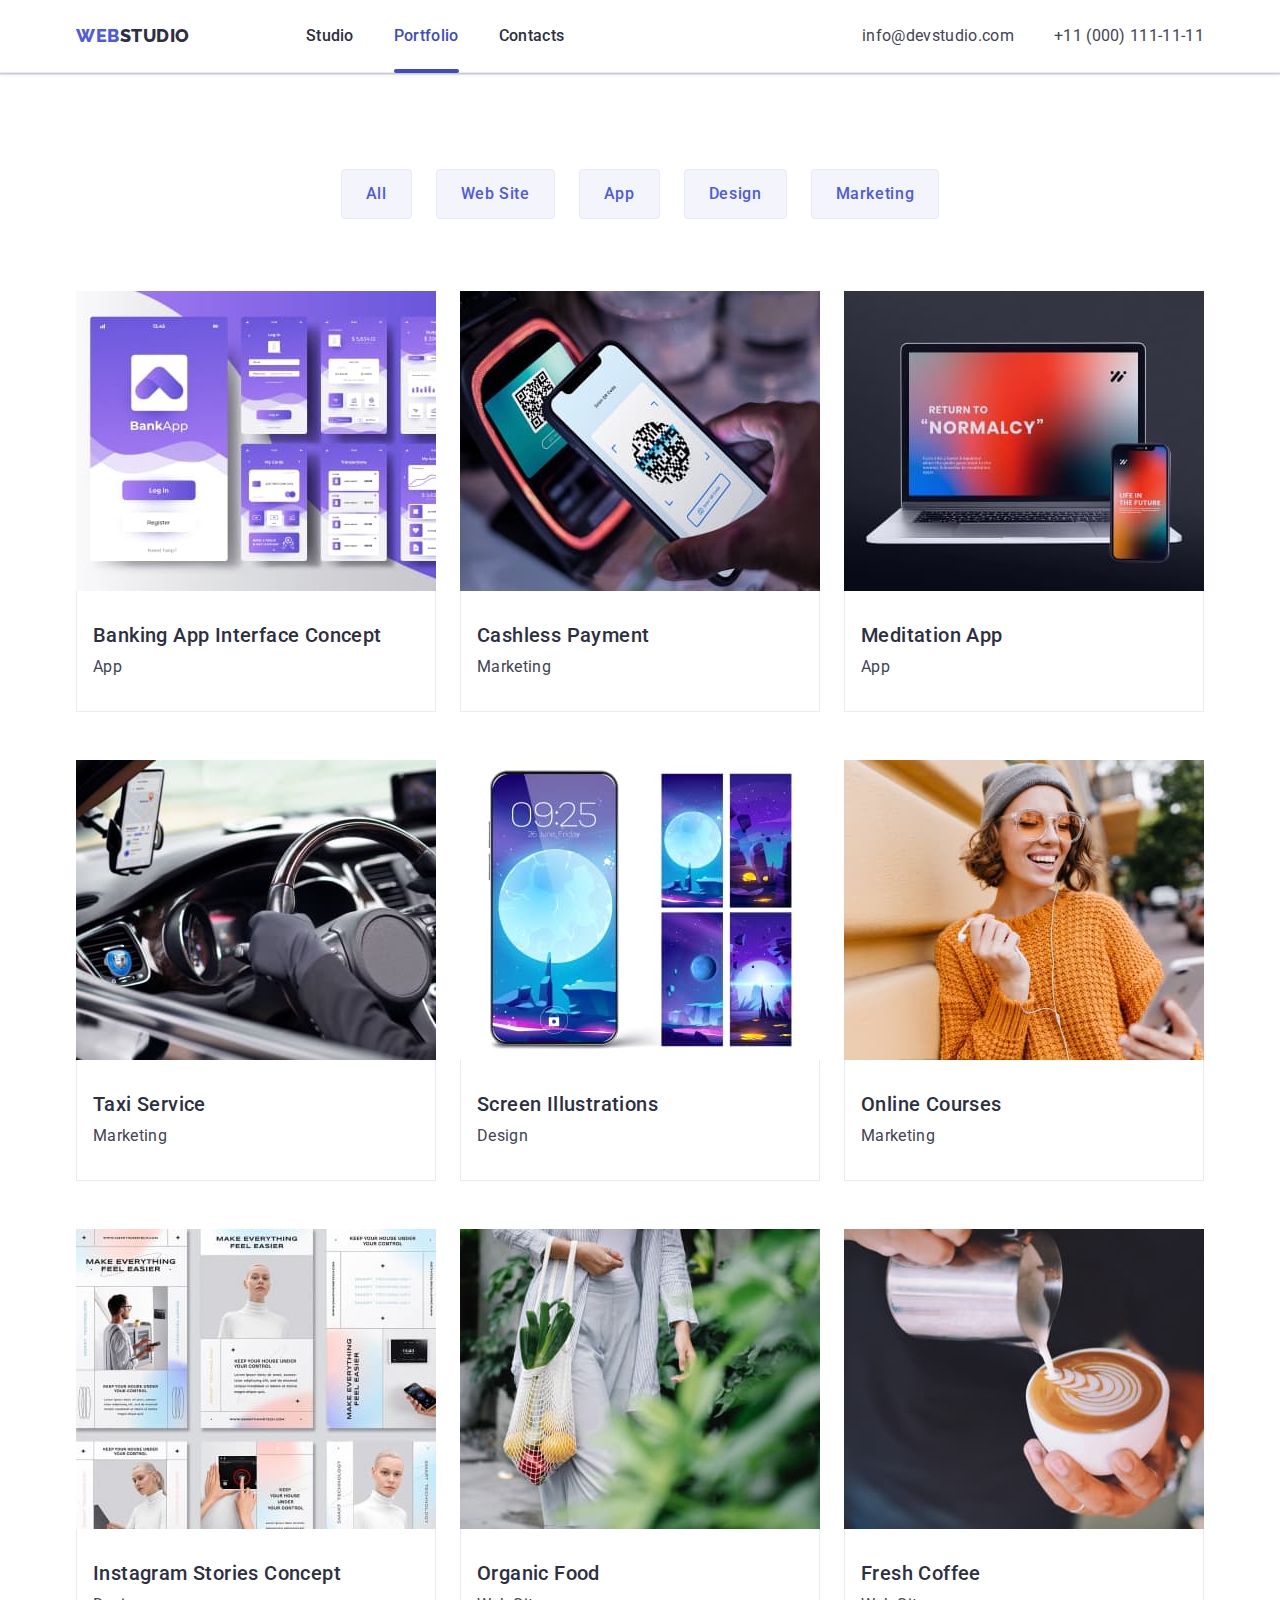
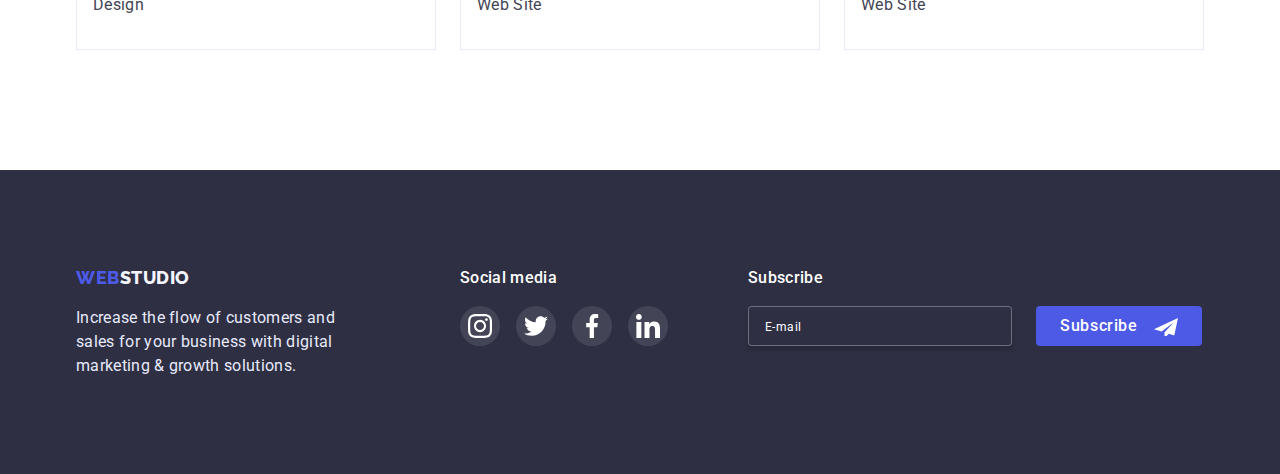
==== commit 51f89782: "u" ====
--- a/portfolio.html
+++ b/portfolio.html
@@ -277,18 +277,19 @@
             </ul>
             </div>
         
+            <div class="subscribe-container">
+            <p class="footer-form-caption socials-footer">Subscribe</p>
             <form class="footer-form">
-            <p class="footer-form-caption socials-footer">Subscribe</p>
-                    <label class="footer-form-field"></label>
-                    <div class="input-subscribe">
+                   
                     <input class="footer-input" type="email" name="email" id="email" placeholder="E-mail" />
                     <button class="footer-form-btn" type="submit">Subscribe
                         <svg class="footer-form-btn-icon">
                             <use href="./images/icons.svg#icon-subscribe" width="24" height="24" ></use>
                         </svg>
                     </button>
-                    </div>
+                    
             </form>
+            </div>
         </div>
     </footer>
     <script src="./js/mobile-menu.js"></script>
--- a/css/styles.css
+++ b/css/styles.css
@@ -27,6 +27,10 @@
     list-style-type: none;
 }
 
+h2 {
+    margin-bottom: 72px;
+}
+
 .page-header {
     border-bottom: 1px solid var(--accent);
     background: var(--white);
@@ -85,7 +89,7 @@
     .contacts-nav {
         flex-direction: column;
         gap: 12px;
-      
+        
     }
 }
 
@@ -397,7 +401,6 @@
 
 @media (min-width: 768px)  {
     .flex-item  {
-        flex-basis: calc((100%-24px) / 2);
         width: 356px;
     }
 }
@@ -412,6 +415,7 @@
 @media (min-width: 1158px) {
     .flex-list .flex-item {
         display: block;
+        margin-right: 24px;
     }
 }
 
@@ -454,12 +458,10 @@
 
 .flex-item {
     display: block;
-    width: 264px;
-}
-
-.flex-item:not(:last-child) {
-    margin-right: 24px;
-}
+    
+}
+
+
 
 .flex-item:nth-child(4n) {
     margin-right: 0;
@@ -984,6 +986,7 @@
 
 .subscribe-container {
     display: block;
+    
 }
 
 @media (min-width: 320px) and (max-width: 767px) {
@@ -992,16 +995,12 @@
     }
 }
 
-@media (min-width: 768px) and (max-width: 1157px) {
-    .subscribe-container {
-        margin-left: -80px;
-    }
-}
+
 
 .footer-form {
     
     display: block;
-    margin-left: 80px;
+    
 }
 
 @media (min-width: 320px) and (max-width: 767px) {
@@ -1021,7 +1020,7 @@
 .footer-form-caption {
     
     margin-bottom: 16px;
-    margin-left: 80px;
+    
 }
 
 @media (min-width: 768px) {
@@ -1040,9 +1039,21 @@
 @media (min-width: 767px) and (max-width: 1157px){
     .subscribe-container {
         margin-top: 72px;
-    }
-}
-
+        
+    }
+}
+
+@media (min-width: 1158px) {
+    .subscribe-container {
+        margin-left: 80px;
+    }
+}
+
+@media (min-width: 1158px) {
+    .footer-input {
+        width: 264px;
+    }
+}
 .footer-input{
     position: relative;
 }
@@ -1056,7 +1067,7 @@
     box-shadow: 0px 4px 4px rgba(0, 0, 0, 0.15);
     border-radius: 4px;
     background-color: var(--dark);
-    width: 100%;
+    width: 264px;
     height: 40px;
     color: var(--white);
     padding: 8px 0px 8px 16px;
@@ -1069,11 +1080,7 @@
     border-color: var(--white);
 }
 
-@media (min-width: 768px) {
-    .footer-input {
-        width: 264px;
-    }
-}
+
 
 .footer-input::placeholder {
     font-size: 12px;
@@ -1426,6 +1433,8 @@
     transition: transform 250ms easy-in-out;
 }
 }*/
+@media (max-width: 768px) {
+    
 
 .mobile-menu {
     position: fixed;
@@ -1437,6 +1446,9 @@
     background-color: var(--white);
     transform: translateX(100%);
     transition: transform 0.8s;
+    overflow-y: hidden;
+    overflow-x: hidden;
+}
 }
  
     .mobile-menu{
@@ -1449,7 +1461,11 @@
 }
 
 
-
+@media (min-width: 768px)  {
+    .mobile-menu {
+        display: none;
+    }
+}
 .btn-mobile {
     display: flex;
     justify-content: center;
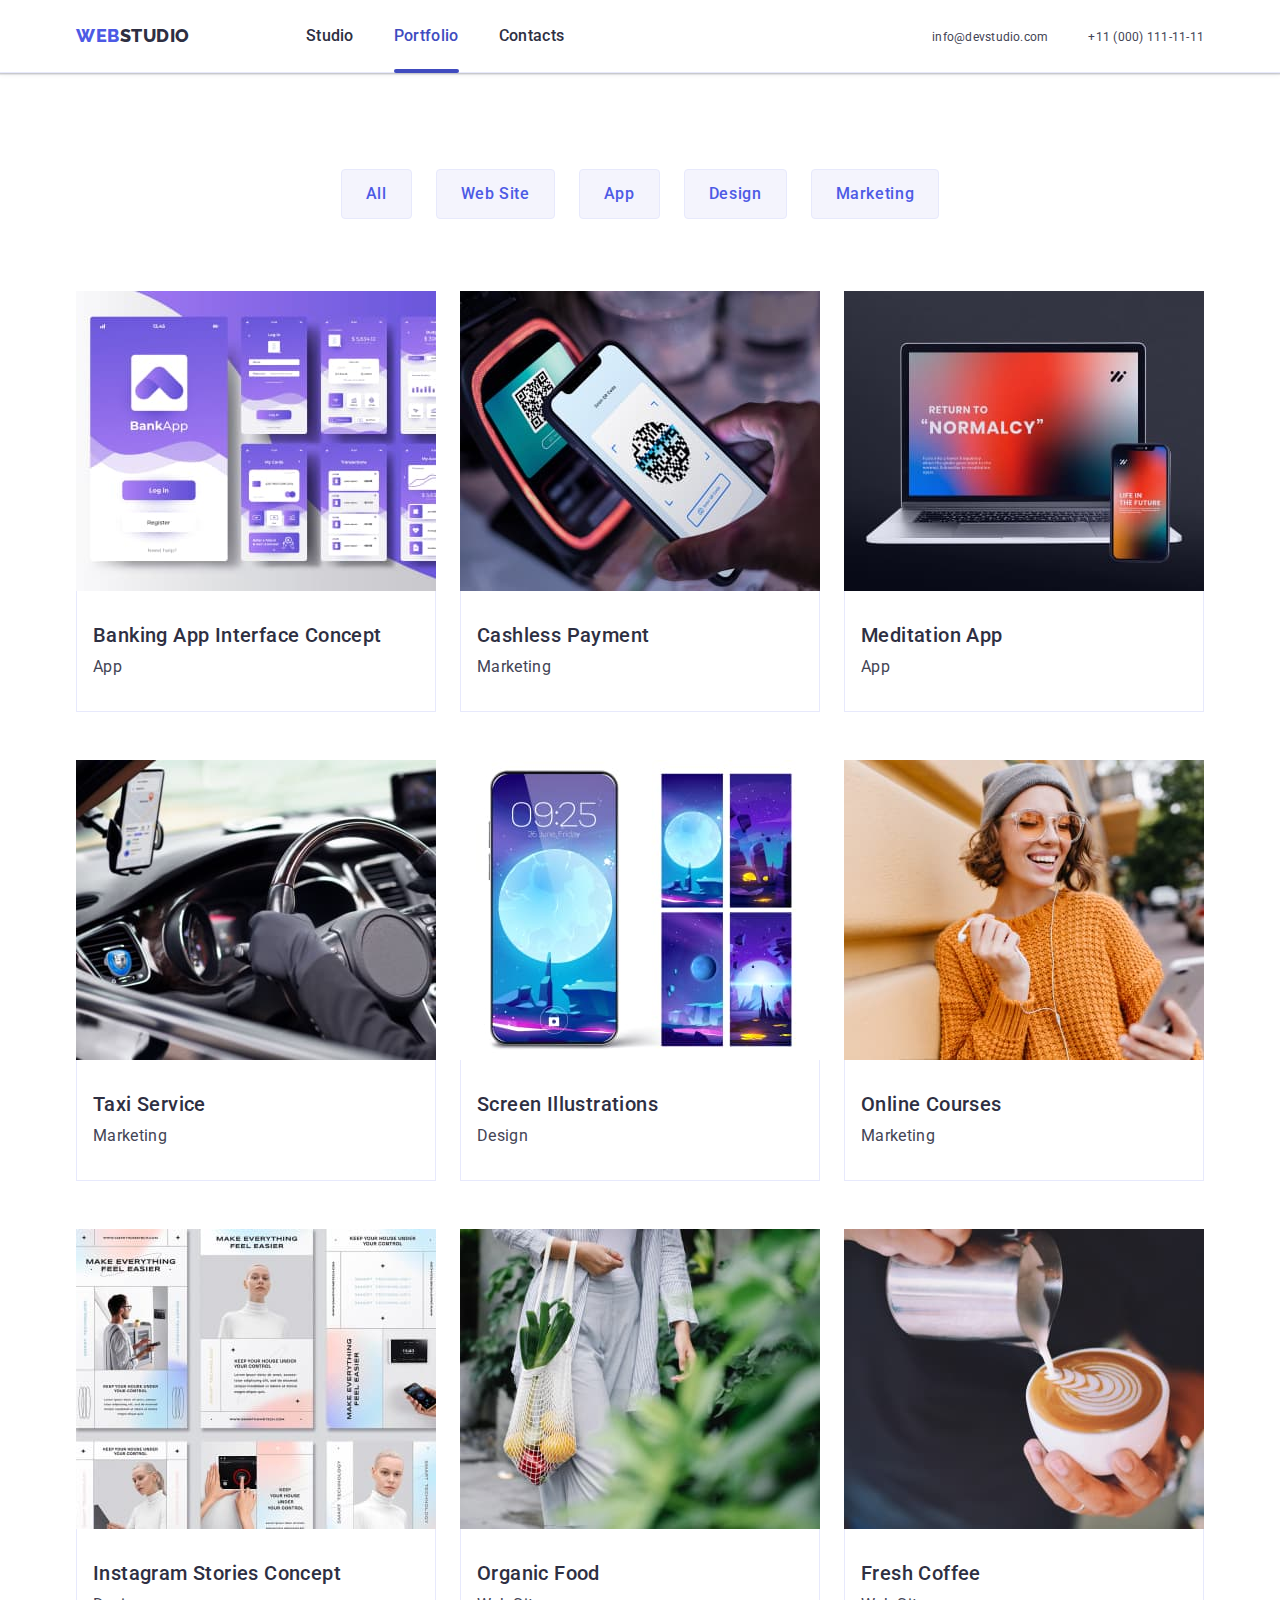
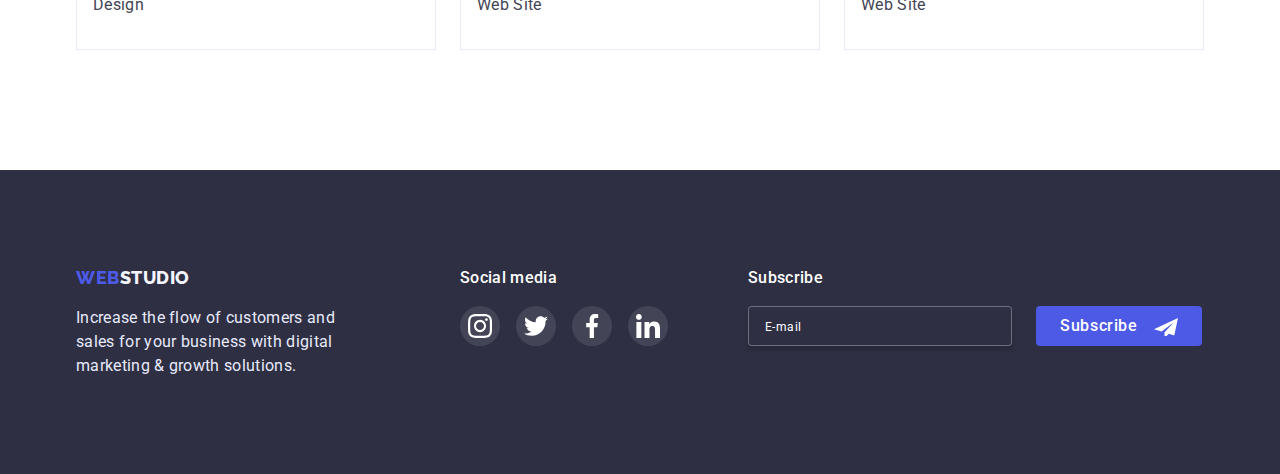
==== commit 06392e58: "u" ====
--- a/portfolio.html
+++ b/portfolio.html
@@ -43,7 +43,7 @@
             </button>
             <ul class="mobile-nav">
                 <li class="mobile-item"><a href="./index.html" class="mobile-nav-link">Studio</a></li>
-                <li class="mobile-item"><a href="./portfolio.html" class="mobile-nav-link">Portfolio</a></li>
+                <li class="mobile-item"><a href="./portfolio.html" class="mobile-nav-link current">Portfolio</a></li>
                 <li class="mobile-item"><a href="" class="mobile-nav-link">Contacts</a></li>
             </ul>
             <ul class="mobile-contacts">
--- a/css/styles.css
+++ b/css/styles.css
@@ -66,6 +66,14 @@
     }
 }
 
+/*@media (min-width: 768px) {
+    .container {
+        width: 552px;
+        padding-left: 15px;
+        padding-right: 15px;
+    }
+}*/
+
 @media screen and (min-width: 1158px) {
     .container {
         max-width: 1158px;
@@ -256,7 +264,7 @@
 .contact-link {
     font-style: normal;
     font-weight: 400;
-    font-size: 16px;
+    font-size: 12px;
     line-height: 1.5;
     color: var(--text);
     text-decoration: none;
@@ -264,6 +272,8 @@
     transition: color 250ms cubic-bezier(0.4, 0, 0.2, 1);
 }
 
+
+
 .contacts-nav {
     display: flex;
 }
@@ -274,7 +284,7 @@
 
 
 
-@media (min-width: 1158px) {
+@media (max-width: 1158px)  {
     .contact {
     font-size: 16px;
     line-height: 1.5;
@@ -293,6 +303,13 @@
     padding-bottom: 188px;
     margin-left: auto;
     margin-right: auto;
+}
+
+@media (max-width: 1158px) {
+    .hero {
+        padding-top: 112px;
+        padding-bottom: 112px;
+    }
 }
 
 .hero-title {
@@ -420,7 +437,7 @@
 }
 
 .flex-item .subtitle {
-    margin: 8px 0 8px 0;
+    
     text-align: center;
     font-weight: 700;
     font-size: 36px;
@@ -888,6 +905,12 @@
     text-decoration: none;
 }
 
+@media (min-width: 320px) and (max-width: 767px) {
+    .logo {
+       text-align: center;
+    }
+}
+
 .footer-container {
     display: flex;
     
@@ -898,7 +921,7 @@
         flex-direction: column;
         align-items: center;
         gap: 72px;
-        text-align: center;
+        
     }
 }
 
@@ -906,14 +929,16 @@
     .footer-container {
         flex-wrap: wrap;
         column-gap: 24px;
-        justify-content: start;
-    }
-}
-
-
-
+        row-gap: 72px;
+        justify-content: center;
+    }
+}
+
+
+@media (min-width: 1158px) {
 .socials-footer-container {
     margin-left: 120px;
+}
 }
 
 @media (max-width: 767px) {
@@ -929,6 +954,11 @@
     }
 }
 
+@media (min-width: 320px) and (max-width: 767px) {
+    .socials-footer {
+       text-align: center;
+    }
+}
 @media (min-width: 320px) and (max-width: 1157px) {
     .footer-first {
         display: flex;
@@ -996,6 +1026,18 @@
 }
 
 
+@media (max-width: 320px) {
+    .footer-input {
+        width: 398px;
+    }
+}
+
+@media (min-width: 768px) {
+    .footer-input {
+        margin-right: 24px;
+    }
+}
+
 
 .footer-form {
     
@@ -1036,12 +1078,7 @@
 }
 
 
-@media (min-width: 767px) and (max-width: 1157px){
-    .subscribe-container {
-        margin-top: 72px;
-        
-    }
-}
+
 
 @media (min-width: 1158px) {
     .subscribe-container {
@@ -1049,14 +1086,7 @@
     }
 }
 
-@media (min-width: 1158px) {
-    .footer-input {
-        width: 264px;
-    }
-}
-.footer-input{
-    position: relative;
-}
+
 
 
 .footer-input {
@@ -1067,11 +1097,12 @@
     box-shadow: 0px 4px 4px rgba(0, 0, 0, 0.15);
     border-radius: 4px;
     background-color: var(--dark);
-    width: 264px;
+    width: 100%;
+    min-width: 264px;
     height: 40px;
     color: var(--white);
     padding: 8px 0px 8px 16px;
-    margin-right: 24px;
+    
     transition: border 250ms cubic-bezier(0.4, 0, 0.2, 1);
 }
 
@@ -1433,48 +1464,49 @@
     transition: transform 250ms easy-in-out;
 }
 }*/
-@media (max-width: 768px) {
-    
-
+@media (min-width: 428px) {
 .mobile-menu {
     position: fixed;
     top: 0;
     right: 0;
     bottom: 0;
     width: 100%;
+    height: 100%;
     max-width: 428px;
     background-color: var(--white);
     transform: translateX(100%);
     transition: transform 0.8s;
     overflow-y: hidden;
     overflow-x: hidden;
+    box-shadow: 0px 2px 1px rgba(46, 47, 66, 0.08), 0px 1px 1px rgba(46, 47, 66, 0.16), 0px 1px 6px rgba(46, 47, 66, 0.08);
+    display: flex;
+    flex-direction: column;
+    
+   
 }
 }
  
     .mobile-menu{
-        
         padding: 80px 35px 40px 40px;
     }
 
 .mobile-menu.is-open {
     transform: translateX(0);
 }
-
 
 @media (min-width: 768px)  {
     .mobile-menu {
         display: none;
     }
 }
+
 .btn-mobile {
-    display: flex;
-    justify-content: center;
-    align-items: center;
     width: 24px;
     height: 24px;
     position: absolute;
     right: 24px;
     top: 24px;
+    padding: 0;
     border-radius: 50%;
     background-color: transparent;
     cursor: pointer;
@@ -1508,18 +1540,28 @@
     margin-bottom: 40px;
 }
 
+.current {
+    color: var(--pressed-state);
+}
+/*
 .mobile-nav {
     margin-bottom: 284px;
+}*/
+.mobile-nav {
+    display: flex;
+    flex-direction: column;
+    height: 100%;
 }
 
 .mobile-contact-link {
     font-style: normal;
     font-weight: 700;
-    font-style: 36px;
+    font-size: 36px;
     line-height: 1.11;
     letter-spacing: 0.02em;
     text-transform: capitalize;
     color: var(--primary-brend);
+    text-decoration: none;
 }
 
 .mobile-contact-link-mail {
@@ -1529,6 +1571,7 @@
     letter-spacing: 0.02em;
     text-transform: none;
     color: var(--text);
+    text-decoration: none;
 }
 
 .mobile-contacts {
@@ -1536,17 +1579,21 @@
 }
 
 .mobile-contacts .contact-item {
-    margin-bottom: 40px;
-    padding: 0;
-}
-
-.social-list .mobile {
+   margin-bottom: 40px;
+   padding: 0;
+}
+
+.mobile-contacts .contact-item:last-child {
+    margin-bottom: 0;
+}
+
+.mobile-socials-list  {
     display: flex;
     flex-wrap: wrap;
     gap: 56px;
 }
 
-.socials-icon .mobile {
+.socials-icon.mobile{
     width: 24px;
     height: 24px;
 }
